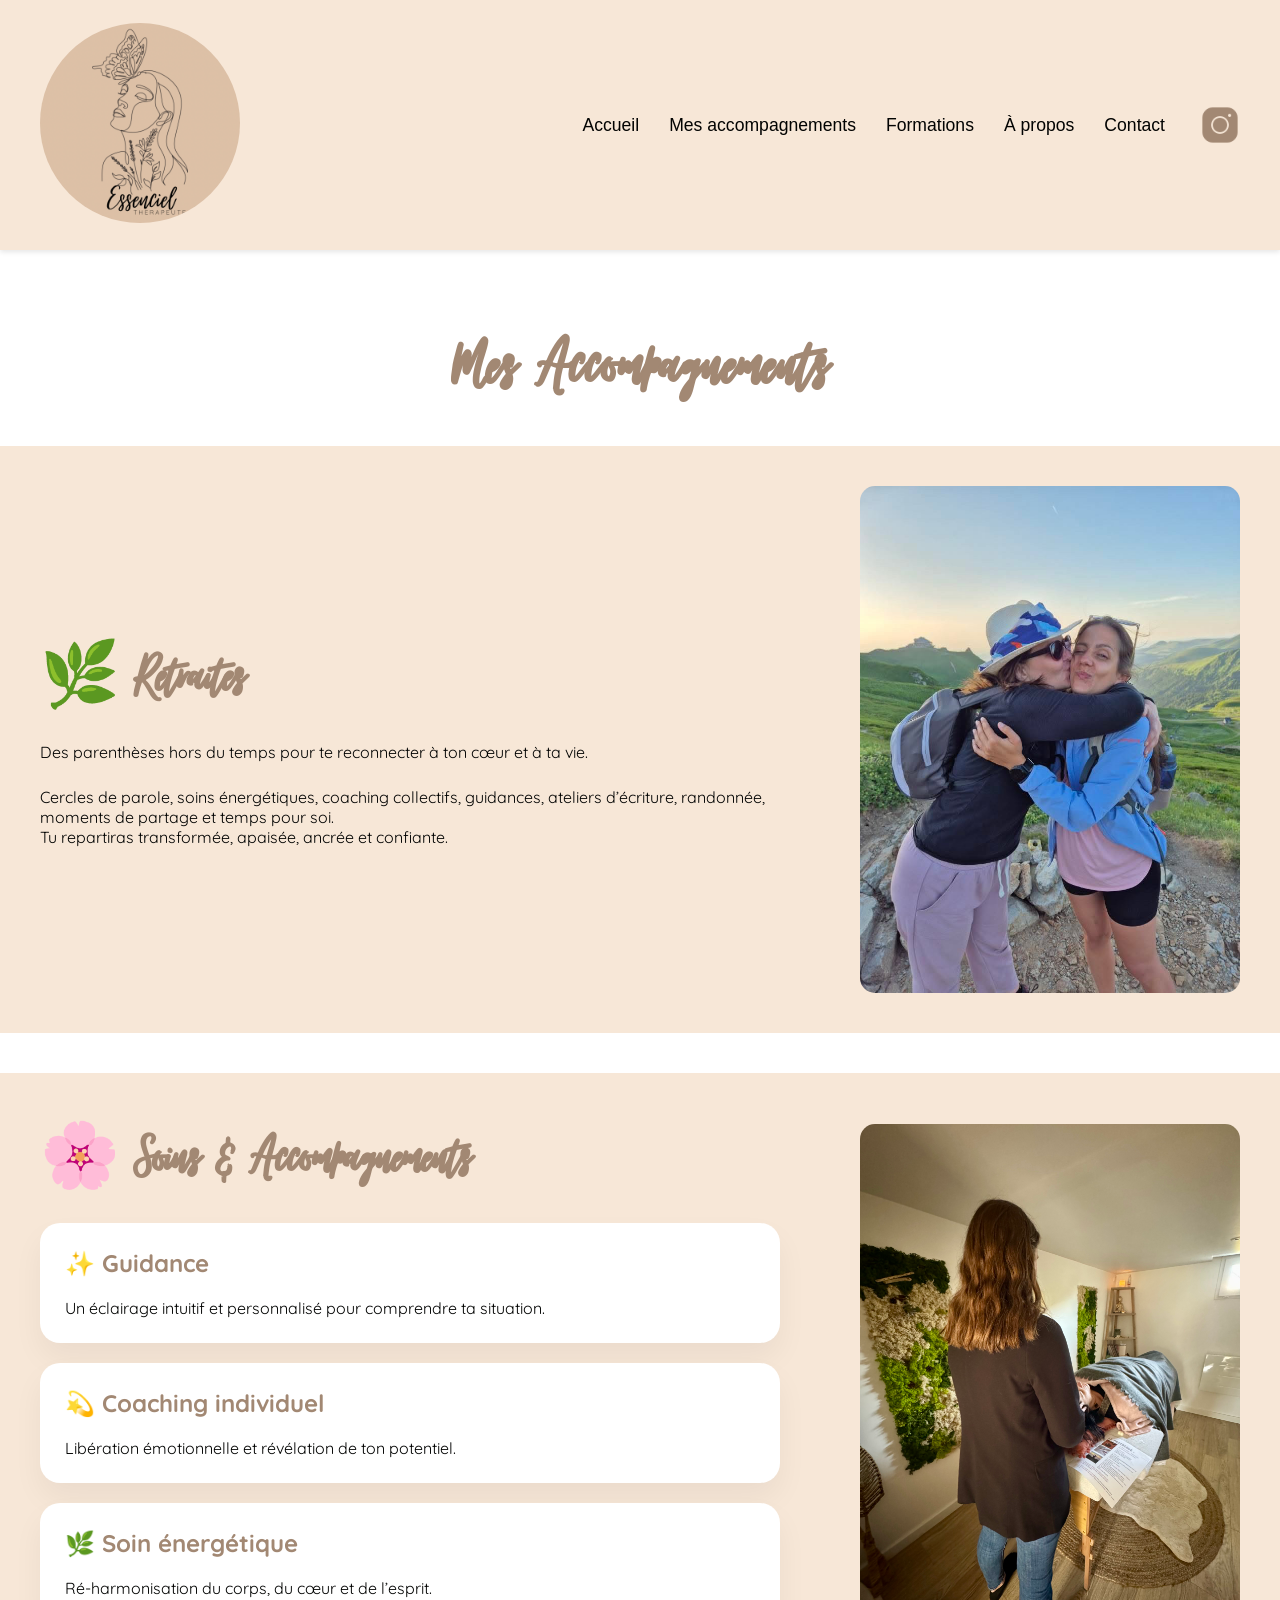
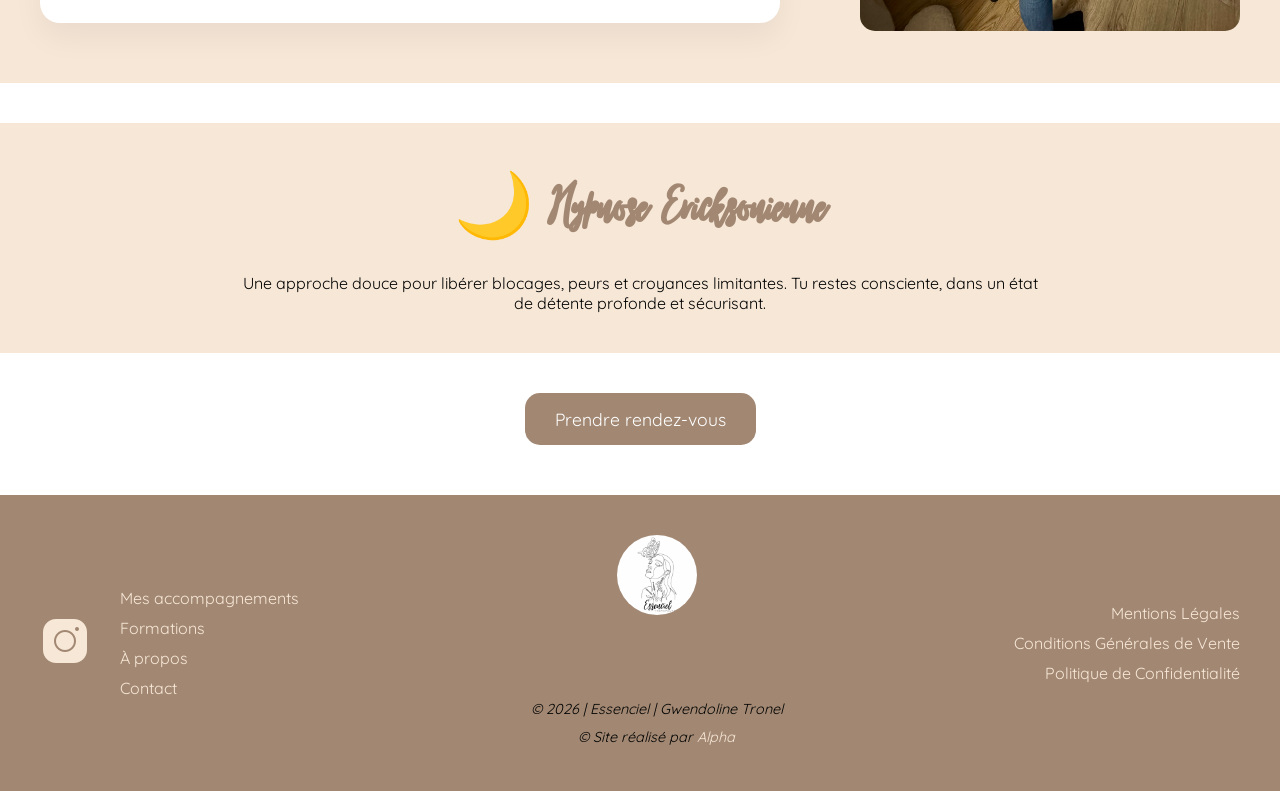
==== accompagnements/index.html @ c0ddadbf "Update fin des pages et responsive" ====
<!DOCTYPE html>
<html lang="fr">
<head>
    <meta charset="UTF-8">
    <meta name="viewport" content="width=device-width, initial-scale=1.0">
    <title>Mes accompagnements - Essenciel Thérapie</title>
    <link rel="stylesheet" href="../assets/css/style.css">
    <link rel="stylesheet" href="../assets/css/pages.css">
</head>

<body>

    <header>
        <div class="container-header">
            <div class="logo">
                <a href="../index.html">
                    <img src="../assets/images/logobrown.png" alt="Logo Essenciel">
                </a>
            </div>

            <!--Menu Burger-->
            <div class="burger">
                <span></span>
                <span></span>
                <span></span>
            </div>

            <!--Menu normal-->
            <nav class="nav-links">
                <ul>
                    <li><a href="../index.html">Accueil</a></li>
                    <li><a href="index.html">Mes accompagnements</a></li>
                    <li><a href="../formations/index.html">Formations</a></li>
                    <li><a href="../apropos/index.html">À propos</a></li>
                    <li><a href="../contact/index.html">Contact</a></li>
                    <li>
                        <a href="https://www.instagram.com/essenciel.fr/" target="_blank">
                            <img src="../assets/icones/insta_header.png" alt="Instagram">
                        </a>
                    </li>
                </ul>
            </nav>
        </div>
    </header>

    <main>

        <h1>ESSENCIEL THÉRAPIE MES ACCOMPAGNEMENTS</h1>
        <h2 class="titre-page">Mes Accompagnements</h2>

        <!-- 🌿 RETRAITES -->
        <section class="accompagnement retraites">

        <div class="accompagnement-container animate-block">

            <div class="accompagnement-text">
            <h2>🌿 Retraites</h2>
            <p class="intro">
                Des parenthèses hors du temps pour te reconnecter à ton cœur et à ta vie.
            </p>

            <p>
                Cercles de parole, soins énergétiques, coaching collectifs, guidances,
                ateliers d’écriture, randonnée, moments de partage et temps pour soi.
            </p>

            <p>
                Tu repartiras transformée, apaisée, ancrée et confiante.
            </p>
            </div>

            <div class="carousel" animate-block>
                <img src="../assets/images/retraites/1retraite.jpeg" class="active">
                <img src="../assets/images/retraites/2retraite.jpeg">
                <img src="../assets/images/retraites/3retraite.jpeg">
                <img src="../assets/images/retraites/4retraite.jpeg">
                <img src="../assets/images/retraites/5retraite.jpeg">
                <img src="../assets/images/retraites/6retraite.jpeg">
                <img src="../assets/images/retraites/7retraite.jpeg">
                <img src="../assets/images/retraites/8retraite.jpeg">
                <img src="../assets/images/retraites/9retraite.jpeg">
                <img src="../assets/images/retraites/10retraite.jpeg">
                <img src="../assets/images/retraites/11retraite.jpeg">
                <img src="../assets/images/retraites/12retraite.jpeg">
                <img src="../assets/images/retraites/13retraite.jpeg">
                <img src="../assets/images/retraites/14retraite.jpeg">
                <img src="../assets/images/retraites/15retraite.jpeg">
                <img src="../assets/images/retraites/16retraite.jpeg">
                <img src="../assets/images/retraites/17retraite.jpeg">
                <img src="../assets/images/retraites/18retraite.jpeg">
                <img src="../assets/images/retraites/19retraite.jpeg">
                <img src="../assets/images/retraites/20retraite.jpeg">
                <img src="../assets/images/retraites/21retraite.jpeg">
                <img src="../assets/images/retraites/22retraite.jpeg">
                <img src="../assets/images/retraites/23retraite.jpeg">
                <img src="../assets/images/retraites/24retraite.jpeg">
                <img src="../assets/images/retraites/25retraite.jpeg">
                <img src="../assets/images/retraites/26retraite.jpeg">
                <img src="../assets/images/retraites/27retraite.jpeg">
                <img src="../assets/images/retraites/28retraite.jpeg">
            </div>

        </div>
        </section>

        <!-- 🌸 SOINS -->
        <section class="accompagnement soins">

        <div class="accompagnement-container">

            <div class="accompagnement-text">
            <h2>🌸 Soins &amp; Accompagnements</h2>

            <div class="card">
                <h3>✨ Guidance</h3>
                <p>Un éclairage intuitif et personnalisé pour comprendre ta situation.</p>
            </div>

            <div class="card">
                <h3>💫 Coaching individuel</h3>
                <p>Libération émotionnelle et révélation de ton potentiel.</p>
            </div>

            <div class="card">
                <h3>🌿 Soin énergétique</h3>
                <p>Ré-harmonisation du corps, du cœur et de l’esprit.</p>
            </div>

            </div>

            <div class="carousel">
            <img src="../assets/images/soins/1soin.jpeg" class="active">
            <img src="../assets/images/soins/2soin.jpeg">
                <img src="../assets/images/soins/3soin.jpeg">
                <img src="../assets/images/soins/4soin.jpeg">
                <img src="../assets/images/soins/5soin.jpeg">
            </div>

        </div>
        </section>

        <!-- 🌙 HYPNOSE -->
        <section class="accompagnement hypnose">
        <div class="accompagnement-centered">
            <h2>🌙 Hypnose Ericksonienne</h2>
            <p>
            Une approche douce pour libérer blocages, peurs et croyances limitantes.
            Tu restes consciente, dans un état de détente profonde et sécurisant.
            </p>
        </div>
        </section>

        <div class="btn-rdv animate-btn">
            <a href="https://www.resalib.fr/praticien/60378-tronel-gwendoline-essenciel-coach-en-bien-etre-saint-brieuc#reviews" target="_blank" class="btn">Prendre rendez-vous</a>
        </div>

    </main>

<footer class="site-footer">
        <div class="footer-container">

            <div class="footer-col footer-left">
                <a href="https://www.instagram.com/essenciel.fr/" target="_blank">
                    <img src="../assets/icones/insta_footer.png" alt="Instagram">
                </a>
                <ul class="footer-links">
                    <li><a href="index.html">Mes accompagnements</a></li>
                    <li><a href="../formations/index.html">Formations</a></li>
                    <li><a href="../apropos/index.html">À propos</a></li>
                    <li><a href="../contact/index.html">Contact</a></li>
                </ul>
            </div>

            <div class="footer-col footer-center">
                <img src="../assets/images/logowhite.png" alt="Logo Essenciel" class="footer-logo">
                <p>&copy; 2026 | Essenciel | Gwendoline Tronel</p>
                <p>&copy; Site réalisé par <a href="https://www.alpha-portfolio.fr" target="_blank">Alpha</a></p>
            </div>

            <div class="footer-col footer-right">
                <ul class="footer-links">
                    <li><a href="../mentionslegales/index.html">Mentions Légales</a></li>
                    <li><a href="../cgv/index.html">Conditions Générales de Vente</a></li>
                    <li><a href="../confidentialite/index.html">Politique de Confidentialité</a></li>
                </ul>
            </div>
        </div>
    </footer>

<script src="../assets/js/burger.js"></script>
<script src="../assets/js/pages.js"></script>

</body>
</html>
---- assets/css/style.css ----
/* RESET */
* {
    margin: 0;
    padding: 0;
    box-sizing: border-box;
}

body {
    background-color: #FFFFFF;
}

h1 {
    display: none;
}

/* FONTS */
@font-face {
    font-family: 'Virtual';
    src: url('../fonts/virtual-regular.ttf') format('truetype');
    font-display: swap;
}

@font-face {
    font-family: 'Quicksand';
    src: url('../fonts/Quicksand/Quicksand-VariableFont_wght.ttf') format('truetype');
    font-display: swap;
}

/* LOADER */
#loader {
  position: fixed;
  top: 0;
  left: 0;
  width: 100%;
  height: 100%;
  background: rgba(255,255,255,0.95); /* fond blanc semi-transparent */
  display: flex;
  justify-content: center;
  align-items: center;
  z-index: 9999;
  overflow: hidden;
}

/* Logo rebondissant */
#loader-logo {
  width: 150px;
  border-radius: 60%;
  animation: bounce 1.2s infinite;
}

/* Keyframes pour le rebond */
@keyframes bounce {
  0%, 100% { transform: translateY(0); }
  50% { transform: translateY(-20px); }
}

/* Explosion style soleil */
.loader-explode {
  position: absolute;
  width: 100px;
  height: 100px;
  border-radius: 50%;
  background: radial-gradient(circle, #FFD700, rgba(255,215,0,0));
  animation: explode 2s forwards;
}

@keyframes explode {
  0% { transform: scale(0); opacity: 1; }
  100% { transform: scale(6); opacity: 0; }
}

/* HEADER */
.container-header {
    display: flex;
    justify-content: space-between;
    align-items: center;
    padding: 20px 40px;
    background-color: #F7E7D7;
    box-shadow: 0 2px 5px rgba(0,0,0,0.1);
    height: 250px;
}

.logo img {
    height: 200px;
    border-radius: 60%;
}

.logo a {
    cursor: pointer;
}

.nav-links ul li a {
    display: flex;        /* pour aligner texte + icône */
    align-items: center;  /* centre le texte et l'icône verticalement */
    height: 100%;
}

.nav-links ul {
    display: flex;
    list-style: none;
    align-items: center;
    gap: 30px;
    margin: 0;
    padding: 0;
}

.nav-links a {
    text-decoration: none;
    color: #020302;
    font-family: 'Quicksans', sans-serif;
    font-size: 1.1rem;
    font-weight: 500;
    transition: color 0.3s;
    transition: background-color 0.5s ease, color 0.5s ease, transform 0.3s cubic-bezier(0.34, 1.56, 0.64, 1);
}

.nav-links a:hover {
    color: #A28873;
    transform: scale(1.05);
}

.nav-links ul li a img {
    width: 40px;       /* taille de l'icône */
    height: 40px;      /* même hauteur pour que ce soit carré */
    vertical-align: middle; /* aligne avec le texte si besoin */
    margin-left: 5px;  /* espace si nécessaire */
    transition: transform 0.3s;
}

.nav-links ul li a img:hover {
    transform: scale(1.05);; /* petit effet hover sympa */
}

/* Menu Burger */
.burger {
  display: none; /* caché sur desktop */
  flex-direction: column;
  cursor: pointer;
  gap: 5px;
}

.burger span {
  display: block;
  width: 25px;
  height: 3px;
  background-color: #A28873;
  border-radius: 2px;
  transition: all 0.3s ease;
}

.burger.toggle span:nth-child(1) {
  transform: rotate(45deg) translate(5px, 5px);
}

.burger.toggle span:nth-child(2) {
  opacity: 0;
}

.burger.toggle span:nth-child(3) {
  transform: rotate(-45deg) translate(5px, -5px);
}

/* Menu Burger - Media Query */
@media (max-width: 1024px) {
.container-header {
    position: relative;
    z-index: 1000;
}

.burger {
    display: flex;
    position: absolute;
    right: 30px;   /* ← distance exacte */
    top: 50%;
    transform: translateY(-50%);
}

.nav-links ul {
    position: absolute;
    top: 100%;
    right: 30px;
    width: 220px;

    flex-direction: column;
    gap: 20px;

    background-color: #FFFFFF;
    padding: 25px;
    border-radius: 15px;
    box-shadow: 0 15px 35px rgba(0,0,0,0.15);

    opacity: 0;
    transform: translateY(-10px);
    pointer-events: none;
    text-align: center;

    transition: all 0.3s ease;
}

.nav-links ul.show {
    opacity: 1;
    transform: translateY(0);
    pointer-events: auto;
}

}

/* MAIN */

/* Bienvenue */
.bienvenue-container {
    position: relative;
    max-width: 1200px;
    margin: 60px auto; /* centré horizontalement */
    padding: 0 20px;
}

/* Bloc texte couleur plein largeur */
.text-block {
    background-color: #F7E7D7;
    padding: 60px 40px 40px 40px;
    border-radius: 15px;
    position: relative;
    z-index: 1;
}

/* Texte et titre */
.text-block h2 {
    font-family: 'Virtual', sans-serif;
    font-size: 4rem;
    color: #A28873;
    margin-bottom: 20px;
}

.text-block p {
    font-family: 'Quicksand', sans-serif;
    font-size: 1rem;
    line-height: 1.6;
    margin-right: 420px; 
}

/* Image chevauchante à droite */
.img-container {
    position: absolute;
    top: -30px; /* décalage depuis le haut du bloc */
    right: 0;
    width: 400px;
    z-index: 2;
}

.img-container img {
    width: 100%;
    border-radius: 15px;
}

/* Boutons sous le bloc couleur */
.btn-container {
    display: flex;
    gap: 20px;
    margin-top: 20px;
    justify-content: flex-start; /* alignés à gauche */
}

.btn-container .btn {
    background-color: #A28873;
    padding: 10px 20px;
    border-radius: 15px;
    text-decoration: none;
    font-family: 'Quicksand', sans-serif;
    color: #FFFFFF;
    transition: background-color 0.5s ease, color 0.5s ease, transform 0.3s cubic-bezier(0.34, 1.56, 0.64, 1);
}

.btn-container .btn:hover {
    background-color: #F7E7D7;
    color: #020302;
    transform: scale(1.05);
}

/* Oracle */
.oracle-container {
    position: relative;
    max-width: 1200px;
    margin: 300px auto 80px auto; /* centré horizontalement */
    padding: 0 20px;
}

/* Bloc texte couleur plein largeur */
.text-oracle-essenciel {
    background-color: #F7E7D7;
    padding: 60px 40px 40px 450px;
    border-radius: 15px;
    position: relative;
    z-index: 1;
}

/* Texte et titre */
.text-oracle-essenciel h2 {
    font-family: 'Virtual', sans-serif;
    font-size: 4rem;
    color: #A28873;
}

.text-oracle-essenciel p {
    font-family: 'Quicksand', sans-serif;
    font-size: 1rem;
    line-height: 1.6;
}

/* Image chevauchante à gauche */
.img-oracle {
    position: absolute;   /* pour sortir du flux et chevaucher */
    top: -30px;           /* léger décalage depuis le haut du bloc */
    left: 0;
    width: 400px;
    z-index: 10;          /* plus haut que le bloc couleur */
    border-radius: 15px;
}

.img-oracle img {
    width: 100%;
    display: block;
    border-radius: 15px;
}

/* Texte explicatif sous le bloc couleur */
.text-oracle {
    padding: 20px 40px 10px 450px;
    font-family: 'Quicksand', sans-serif;
    font-size: 1rem;
    line-height: 1.6;
}

.text-oracle h2 {
    font-family: 'Virtual', sans-serif;
    font-size: 4rem;
    color: #A28873;
}

.text-oracle p {
    font-family: 'Quicksand', sans-serif;
    font-size: 1rem;
    line-height: 1.6;
}

/* Bouton sous le texte */
.btn-oracle {
    margin-top: 20px;
}

.btn-oracle .btn {
    background-color: #A28873;
    padding: 10px 20px;
    border-radius: 15px;
    text-decoration: none;
    font-family: 'Quicksand', sans-serif;
    color: #FFFFFF;
    display: inline-block;
    margin-left: 450px;
    transition: background-color 0.5s ease, color 0.5s ease, transform 0.3s cubic-bezier(0.34, 1.56, 0.64, 1);
}

.btn-oracle .btn:hover {
    background-color: #F7E7D7;
    color: #020302;
    transform: scale(1.05);
}

/* FOOTER */
.site-footer {
    background-color: #A28873;
    padding: 40px 20px;
    font-family: 'Quicksand', sans-serif;
    color: #020302;
}

.footer-container {
    max-width: 1200px;
    margin: 0 auto;
    display: flex;
    justify-content: space-between;
    gap: 40px;
    flex-wrap: wrap; /* pour que ça reste responsive */
}

/* Colonne Gauche */
.footer-left {
    display: flex;
    align-items: center; /* centre verticalement logo et li */
    gap: 30px;           /* espace entre le logo et la colonne de liens */
}

/* Instagram */
.footer-left .footer-instagram img {
    width: 40px;
    height: 40px;
    transition: transform 0.3s;
}

.footer-left .footer-instagram img:hover {
    transform: scale(1.05);
}

/* Liens en colonne */
.footer-left .footer-links {
    display: flex;
    flex-direction: column;
    font-family: 'Quicksand', sans-serif;
    gap: 10px;
    margin: 0;
    padding: 0;
    list-style: none;
}

.footer-links a {
    text-decoration: none;
    color: #F7E7D7;
    transition: background-color 0.5s ease, color 0.5s ease, transform 0.3s cubic-bezier(0.34, 1.56, 0.64, 1);
}

.footer-links a:hover {
    color: #020302;
    transform: scale(1.05);
}

/* Colonne Milieu */
.footer-center {
    display: flex;
    flex-direction: column;
    align-items: center;         /* centre horizontalement le logo */
    justify-content: space-between; /* espace entre logo et textes */
    height: 100%;                /* prend toute la hauteur du footer */
    text-align: center;
}

/* Logo centrale */
.footer-center .footer-logo {
    height: 80px;
    border-radius: 60%;
    margin-bottom: 80px;
}

/* Paragraphes en bas */
.footer-center p {
    margin: 5px 0;
    font-size: 0.9rem;
    font-family: 'Quicksand', sans-serif;
    font-style: italic;
    color: #020302;
}

.footer-center p a {
    color: #F7E7D7;
    font-family: 'Quicksand', sans-serif;
    text-decoration: none;
    transition: background-color 0.5s ease, color 0.5s ease, transform 0.3s cubic-bezier(0.34, 1.56, 0.64, 1);
}

.footer-center p a:hover {
    color: #020302;
    transform: scale(1.05);
}

/* Colonne droite */
.footer-right {
    display: flex;
    align-items: center;      /* centre verticalement la colonne */
    justify-content: flex-end; /* pousse le contenu à droite */
}

/* Liste en colonne */
.footer-right .footer-links {
    display: flex;
    flex-direction: column;
    gap: 10px;
    margin: 0;
    padding: 0;
    list-style: none;
    text-align: right; /* texte aligné à droite */
}

/* Animations JS */
.animate-img {
    opacity: 0;
    transform: translateX(80px);
    transition: opacity 1s ease, transform 1s ease;
}

.animate-img-left {
    opacity: 0;
    transform: translateX(-80px);
    transition: opacity 1s ease, transform 1s ease;
}

.animate-active {
    opacity: 1;
    transform: translateX(0);
}

.animate-btn {
    opacity: 0;
    transform: translateY(30px);
    transition: opacity 0.8s ease, transform 0.8s ease;
}

.animate-btn-active {
    opacity: 1;
    transform: translateY(0);
}

/* MEDIA QUERY */
@media (max-width: 1024px) {

    /* HEADER */
    .container-header {
        height: auto;
        padding: 20px;
    }

    .logo img {
        height: 120px;
    }

    /* BIENVENUE */

    .bienvenue-container {
        display: flex;
        flex-direction: column;
        align-items: center;       /* centre horizontalement */
        text-align: center;
        gap: 20px;
        margin: 40px auto;
        padding: 0 20px;
    }

    .text-block {
        padding: 30px 20px;
        border-radius: 15px;
    }

    .text-block h2 {
        font-size: 2.5rem;
    }

    .text-block p {
        font-size: 1rem;
        margin: 0;
    }

    .img-container {
        position: relative;  /* remet dans le flux */
        top: 0;
        right: 0;
        width: 60%;
        max-width: 300px;
        margin: 20px auto;   /* centre horizontalement */
        display: block;
        left: auto !important;
    }

    .btn-container {
        flex-direction: column;
        align-items: center;
        gap: 15px;
    }

    .btn-container .btn {
        width: 100%;
        text-align: center;
    }

    /* Oracle */
    .oracle-container {
        display: flex;
        flex-direction: column;
        align-items: center;
        text-align: center;
        gap: 20px;
        margin: 80px auto 40px auto;
        padding: 0 20px;
    }

    .text-oracle-essenciel,
    .text-oracle {
        padding: 30px 20px;
        border-radius: 15px;
    }

    .text-oracle-essenciel h2,
    .text-oracle h2 {
        font-size: 2.5rem;
    }

    .text-oracle-essenciel p,
    .text-oracle p {
        font-size: 1rem;
        margin: 0;
    }

    .img-oracle {
        order: 3;
        position: relative;   /* remet dans le flux */
        top: 0;
        left: 0;
        width: 60%;
        max-width: 300px;
        margin: 20px auto;    /* centre horizontalement */
        display: block;
        z-index: 1;
    }

    .img-oracle img {
        width: 100%;
        border-radius: 15px;
    }

    .btn-oracle {
        order: 4;
        margin-top: 15px;
        display: flex;
        justify-content: center;
    }

    .btn-oracle .btn {
        width: 80%;
        margin-left: 0;
        text-align: center;
    }

    /* FOOTER */

    .footer-container {
        flex-direction: column;
        align-items: center;
        text-align: center;
        gap: 40px;
    }

    .footer-left {
        order: 1;
    }

    .footer-right {
        order: 2;
    }

    .footer-center {
        order: 3; /* passe en dernier */
    }

    /* Colonne gauche */
    .footer-left {
        flex-direction: column;   /* logo au-dessus */
        align-items: center;
        gap: 20px;
    }

    /* Instagram au-dessus */
    .footer-left a {
        order: -1;
    }

    /* Liste centrée */
    .footer-left .footer-links {
        align-items: center;
    }

    /* Colonne droite */
    .footer-right {
        justify-content: center;
    }

    .footer-right .footer-links {
        text-align: center;
    }
}

@media (max-width: 480px) {

    .text-block h2,
    .text-oracle-essenciel h2,
    .text-oracle h2 {
        font-size: 2rem;
    }

    .text-block p,
    .text-oracle-essenciel p,
    .text-oracle p {
        font-size: 0.9rem;
    }

    .img-container,
    .img-oracle {
        width: 80%;
        max-width: 260px;
    }

    .btn-container .btn,
    .btn-oracle .btn {
        width: 100%;
    }
}
---- assets/css/pages.css ----
.titre-page {
    font-family: 'Virtual', sans-serif;  
    font-size: 5rem;                   
    color: #A28873;                     
    text-align: center;               
    margin: 60px 0 40px 0;          
    letter-spacing: 1px;               
}

/* CONTACT */
.contact-container {
    padding: 50px 50px;
}

.text-contact {
    padding: 60px auto 40px 60px;
    text-align: center;
    border-radius: 15px;
    position: relative;
    z-index: 1;
}

.text-contact h2 {
    font-family: 'Virtual', sans-serif;
    font-size: 4rem;
    color: #A28873;
}

.text-contact p {
    font-family: 'Quicksand', sans-serif;
    font-size: 1rem;
    line-height: 1.6;
}

.form-message {
    max-width: 700px;
    margin: 20 auto 20px auto;
    padding: 15px 20px;
    border-radius: 15px;
    text-align: center;
    font-family: 'Quicksand', sans-serif;
    font-size: 1rem;
    opacity: 0;
    transform: translateY(-20px);
    transition: opacity 0.5s ease, transform 0.5s ease;
    pointer-events: none; /* empêche de gêner le clic */
}

.form-message.show {
    opacity: 1;
    transform: translateY(0);
}

.form-message.success {
    background-color: #9DA374;
    color: #020302;
}

.form-message.error {
    background-color: #F7B595;
    color: #020302;
}

.contact-form {
    max-width: 700px;
    margin: 10px auto 0 auto;
    display: flex;
    flex-direction: column;
    gap: 20px;
    background-color: #F7E7D7;
    padding: 50px 40px;
    border-radius: 20px;
    box-shadow: 0 8px 20px rgba(0,0,0,0.1);
    font-family: 'Quicksand', sans-serif;
}

.contact-form label {
    font-weight: 600;
    font-size: 1rem;
    color: #A28873;
}

.contact-form input,
.contact-form textarea {
    padding: 15px 20px;
    border: 2px solid #A28873;
    border-radius: 15px;
    font-family: 'Quicksand', sans-serif;
    font-size: 1rem;
    transition: border-color 0.3s, box-shadow 0.3s;
}

.contact-form input:focus,
.contact-form textarea:focus {
    border-color: #F7E7D7;
    box-shadow: 0 0 10px rgba(162, 136, 115, 0.4);
    outline: none;
}

.contact-form textarea {
    resize: vertical;
    min-height: 150px;
}

.contact-form .btn {
    background-color: #A28873;
    color: #FFFFFF;
    padding: 15px 30px;
    font-size: 1.1rem;
    border: none;
    border-radius: 15px;
    cursor: pointer;
    transition: all 0.3s ease;
    align-self: flex-start;
    transition: background-color 0.5s ease, color 0.5s ease, transform 0.3s cubic-bezier(0.34, 1.56, 0.64, 1);
}

.contact-form .btn:hover {
    background-color: #F7E7D7;
    color: #020302;
    transform: translateY(-2px);
    box-shadow: 0 6px 15px rgba(0,0,0,0.1);
    transform: scale(1.05);
}

/* À PROPOS */
.gwendo-container {
    position: relative;
    max-width: 1200px;
    margin: 60px auto; /* centré horizontalement */
    padding: 0 20px;
}

/* Bloc texte couleur plein largeur */
.text-block {
    background-color: #F7E7D7;
    padding: 60px 40px 40px 40px;
    border-radius: 15px;
    position: relative;
    z-index: 1;
}

/* Texte et titre */
.text-block h2 {
    font-family: 'Virtual', sans-serif;
    font-size: 4rem;
    color: #A28873;
    margin-bottom: 20px;
}

.text-block p {
    font-family: 'Quicksand', sans-serif;
    font-size: 1rem;
    line-height: 1.6;
    margin-right: 420px; 
}

/* Image chevauchante à droite */
.img-container {
    position: absolute;
    top: -30px; /* décalage depuis le haut du bloc */
    right: 0;
    width: 400px;
    z-index: 2;
}

.img-container img {
    width: 100%;
    border-radius: 15px;
}

.mission-container {
    position: relative;
    max-width: 1200px;
    margin: 260px auto 80px auto; /* centré horizontalement */
    padding: 0 20px;
}

/* Bloc texte couleur plein largeur */
.text-gwendo-essenciel {
    background-color: #F7E7D7;
    padding: 60px 40px 40px 450px;
    border-radius: 15px;
    position: relative;
    z-index: 1;
}

/* Texte et titre */
.text-gwendo-essenciel h2 {
    font-family: 'Virtual', sans-serif;
    font-size: 4rem;
    color: #A28873;
}

.text-gwendo-essenciel p {
    font-family: 'Quicksand', sans-serif;
    font-size: 1rem;
    line-height: 1.6;
}

/* Image chevauchante à gauche */
.img-mission {
    position: absolute;   /* pour sortir du flux et chevaucher */
    top: -30px;           /* léger décalage depuis le haut du bloc */
    left: 0;
    width: 400px;
    z-index: 10;          /* plus haut que le bloc couleur */
    border-radius: 15px;
}

.img-mission img {
    width: 100%;
    display: block;
    border-radius: 15px;
}

.btn-container {
    display: flex;
    gap: 20px;
    margin-top: 20px;
    justify-content: flex-start; /* alignés à gauche */
}

.btn-container .btn {
    background-color: #A28873;
    padding: 10px 20px;
    border-radius: 15px;
    text-decoration: none;
    font-family: 'Quicksand', sans-serif;
    color: #FFFFFF;
    transition: background-color 0.5s ease, color 0.5s ease, transform 0.3s cubic-bezier(0.34, 1.56, 0.64, 1);
}

.btn-container .btn:hover {
    background-color: #F7E7D7;
    color: #020302;
    transform: scale(1.05);
}

.google {
    text-align: center;
    padding: 40px 40px;
}

.google a {
    background-color: #A28873;
    padding: 10px 10px;
    border-radius: 15px;
    font-family: 'Inter', sans-serif;
    color: #FFFFFF;
    text-decoration: none;
    transition: background-color 0.5s ease, color 0.5s ease, transform 0.3s cubic-bezier(0.34, 1.56, 0.64, 1);
}

/* ANIMATIONS JS */
.animate-img {
    opacity: 0;
    transform: translateX(80px);
    transition: opacity 1s ease, transform 1s ease;
}

.animate-img-left {
    opacity: 0;
    transform: translateX(-80px);
    transition: opacity 1s ease, transform 1s ease;
}

.animate-active {
    opacity: 1;
    transform: translateX(0);
}

.animate-btn {
    opacity: 0;
    transform: translateY(30px);
    transition: opacity 0.8s ease, transform 0.8s ease;
}

.animate-btn-active {
    opacity: 1;
    transform: translateY(0);
}

/* Media Query */
@media (max-width: 1024px) {

    /* Container général */
    .gwendo-container,
    .mission-container {
        margin: 40px auto;
        padding: 0 20px;
    }

    /* Bloc texte */
    .text-block,
    .text-gwendo-essenciel {
        padding: 40px 20px;
        border-radius: 15px;
    }

    /* Titres et paragraphes */
    .text-block h2,
    .text-gwendo-essenciel h2 {
        font-size: 2.5rem;
        text-align: center;
    }

    .text-block p,
    .text-gwendo-essenciel p {
        font-size: 1rem;
        margin: 0; /* supprime l'espace réservé à l'image */
        text-align: center;
    }

    /* Images chevauchantes deviennent normales, sous le bloc */
    .img-container,
    .img-mission {
        position: relative; /* remet dans le flux */
        top: 0;
        left: 0;
        right: 0;
        width: 60%;
        margin: 20px auto;
    }

    .img-container img,
    .img-mission img {
        width: 100%;
        border-radius: 15px;
    }

    /* Boutons */
    .btn-container {
        flex-direction: column;
        align-items: center;
        gap: 15px;
    }

    .btn-container .btn {
        width: 80%;
        text-align: center;
    }

    /* Google / lien centré */
    .google {
        padding: 20px 20px;
    }

    .google a {
        display: inline-block;
        width: 80%;
        text-align: center;
    }
}

/* MEDIA QUERY PETIT MOBILE / SMARTPHONE */
@media (max-width: 480px) {

    .text-block h2,
    .text-gwendo-essenciel h2 {
        font-size: 2rem;
    }

    .text-block p,
    .text-gwendo-essenciel p {
        font-size: 0.9rem;
    }

    .btn-container .btn,
    .google a {
        width: 100%;
    }
}

/* MENTIONS LÉGALES - CGV - CONFIDENTIALITÉ */
.mentionslegales,
.confidentialite,
.cgv {
    max-width: 900px;     
    margin: 40px auto;     
    padding: 40px;         
    background-color: #F7E7D7; 
    border-radius: 15px;
    box-shadow: 0 8px 20px rgba(0,0,0,0.1);
    font-family: 'Quicksand', sans-serif;
    font-size: 1rem;
    line-height: 1.8;
    color: #020302;
}

.mentionslegales h3,
.confidentialite h3,
.cgv h3 {
    font-family: 'Quicksand', sans-serif;
    font-size: 2rem;
    color: #A28873;
    margin-top: 30px;
    margin-bottom: 10px;
}

.cgv h4 {
    font-family: 'Quicksand', sans-serif;
    font-size: 1.2rem;
    color: #5C4033;
    margin-bottom: 10px;
}

.mentionslegales p,
.confidentialite p,
.cgv p {
    font-family: 'Quicksand', sans-serif;
    margin-bottom: 20px;
}

.mentionslegales a,
.confidentialite a,
.cgv a {
    color: #A28873;
    text-decoration: underline;
    transition: background-color 0.5s ease, color 0.5s ease, transform 0.3s cubic-bezier(0.34, 1.56, 0.64, 1);
}

.mentionslegales a:hover,
.confidentialite a:hover,
.cgv a:hover {
    color: #020302;
    transform: scale(1.05);
}

.cgv ul {
    margin-left: 30px;
    margin-bottom: 20px;
    padding-left: 15px;
}

.cgv ul li {
    margin-bottom: 10px;
    line-height: 1.6;
}

/* Media Query */
@media (max-width: 1024px) {
    .mentionslegales,
    .confidentialite,
    .cgv {
        width: 90%;
        max-width: 700px;
        margin: 30px auto;
        padding: 30px 20px;
        font-size: 0.95rem;
        line-height: 1.6;
    }

    .mentionslegales h3,
    .confidentialite h3,
    .cgv h3 {
        font-size: 1.8rem;
        text-align: center;
        margin-top: 20px;
        margin-bottom: 15px;
    }

    .cgv h4 {
        font-size: 1.3rem;
        margin-top: 20px;
        margin-bottom: 15px;
    }

    .cgv ul {
        margin-left: 15px;
        margin-bottom: 15px;
        padding-left: 15px;
    }

    .cgv ul li {
        margin-bottom: 5px;
        line-height: 1.4;
    }

    .mentionslegales p,
    .confidentialite p,
    .cgv p {
        text-align: justify;
    }

    .mentionslegales a,
    .confidentialite a,
    .cgv a {
        display: inline-block;
        margin-top: 5px;
        text-align: center;
    }
}

@media (max-width: 480px) {
    .mentionslegales,
    .confidentialite,
    .cgv {
        width: 95%;
        max-width: 100%;
        margin: 20px auto;
        padding: 20px 15px;
        font-size: 0.9rem;
        line-height: 1.5;
    }

    .mentionslegales h3,
    .confidentialite h3,
    .cgv h3 {
        font-size: 1.5rem;
        text-align: center;
        margin-top: 15px;
        margin-bottom: 10px;
    }

    .mentionslegales p,
    .confidentialite p,
    .cgv p {
        text-align: left;
    }

}

/* MES ACCOMPAGNEMENTS */
.accompagnement {
  width: 100%;
  padding: 40px 20px;
  margin: 40px 0; 
  box-sizing: border-box;
}

.accompagnement-container {
  max-width: 1200px;
  margin: auto;
  display: flex;
  align-items: center;
  justify-content: space-between;
  gap: 80px;
}

.accompagnement-text {
  flex: 1;
}

.accompagnement-text h2 {
  font-family: 'Virtual', serif;
  font-size: 4rem;
  margin-bottom: 30px;
  color: #A28873;
}

.accompagnement-text h3 {
  font-family: 'Quicksand', serif;
  font-size: 1.5rem;
  margin-bottom: 20px;
  color: #A28873;
}

.accompagnement-text p {
    font-size: 1rem;
    font-family: 'Quicksand', serif;
    color: #020302;
}

.intro {
  font-size: 1rem;
  font-family: 'Quicksand', serif;
  margin-bottom: 25px;
  color: #020302;
}

/* COULEURS */
.retraites {
  background: #F7E7D7;
}

.soins {
  background: #F7E7D7;
}

.hypnose {
  background: #F7E7D7;
}

.accompagnement-centered {
  max-width: 800px;
  margin: auto;
  text-align: center;
}

.accompagnement-centered h2 {
    font-family: 'Virtual', serif;
    font-size: 4rem;
    margin-bottom: 30px;
    color: #A28873;
}

.accompagnement-centered p {
    font-size: 1rem;
    font-family: 'Quicksand', serif;
    color: #020302;
}

.btn-rdv {
    text-align: center;      
    margin-top: 30px;
    margin-bottom: 50px;
    padding: 0;            
    background: transparent; 
}

.btn-rdv .btn {
    display: inline-block;   
    padding: 15px 30px;      /* taille du bouton */
    background-color: #A28873; 
    color: #fff;
    border-radius: 15px;
    text-decoration: none;
    font-family: 'Quicksand', sans-serif;
    font-size: 1.1rem;
    transition: all 0.3s ease;
}

.btn-rdv .btn:hover {
    background-color: #F7E7D7;
    color: #020302;
    transform: scale(1.05);
}

/* CAROUSEL PORTRAIT */
.carousel {
    flex: unset;               /* supprime la largeur forcée */
    width: 100%;               /* prend toute la largeur max du bloc texte */
    max-width: 380px;          /* largeur max du carousel */
    height: auto;              /* garde auto pour le ratio */
    aspect-ratio: 3/4;         /* portrait */
    position: relative;        /* important pour les images en absolute */
    overflow: hidden;          /* cache les images hors cadre */
    margin: 0 auto;            /* centre le carousel */
    border-radius: 15px;
}

.carousel img {
    position: absolute;       /* il faut absolument rester en absolute pour le JS */
    top: 0;
    left: 0;
    width: 100%;
    height: 100%;
    object-fit: cover;
    opacity: 0;
    transition: opacity 1.2s ease-in-out;
}

.carousel img.active {
    opacity: 1;
}

/* CARDS SOINS */
.card {
    background: white;
    padding: 25px;
    border-radius: 20px;
    margin-bottom: 20px;
    box-shadow: 0 15px 30px rgba(0,0,0,0.05);
    transition: all 0.3s ease;
}

.card:hover {
    transform: translateY(-8px);
    box-shadow: 0 20px 40px rgba(0,0,0,0.08);
}

.animate-block {
    opacity: 0;
    transform: translateY(40px); /* léger décalage vers le bas au départ */
    transition: opacity 0.8s ease, transform 0.8s ease;
}

.animate-block-active {
    opacity: 1;
    transform: translateY(0);
}

/* Media Query */
/* Media query mobile/tablette corrigée */
@media (max-width: 992px) {

  .accompagnement-container {
    flex-direction: column;
    align-items: center;
    text-align: center;
    gap: 40px;
    padding: 20px;
  }

  .accompagnement-text {
    flex: unset;
    max-width: 800px;
  }

  .accompagnement-text h2,
  .accompagnement-centered h2 {
    font-size: 3rem;
  }

  .accompagnement-text h3 {
    font-size: 1.3rem;
  }

  .accompagnement-text p,
  .accompagnement-centered p,
  .intro {
    font-size: 1rem;
  }

  /* Carousel centré et plus petit */
  .carousel {
    flex: unset;
    width: 100%;
    max-width: 380px;
    height: auto;
    aspect-ratio: 3/4;
    position: relative;  /* important pour superposer les images */
    overflow: hidden;
    margin: 0 auto;
  }

  .carousel img {
    position: absolute; /* doit rester absolute pour que le carousel fonctionne */
    top: 0;
    left: 0;
    width: 100%;
    height: 100%;
    object-fit: cover;
    opacity: 0;
    transition: opacity 1.2s ease-in-out;
  }

  .carousel img.active {
    opacity: 1;
  }

  .btn-rdv .btn {
    display: inline-block;
  }
}

/* Petit mobile */
@media (max-width: 480px) {
  .accompagnement-text h2,
  .accompagnement-centered h2 {
    font-size: 2rem;
  }

  .accompagnement-text h3 {
    font-size: 1rem;
  }

  .accompagnement-text p,
  .accompagnement-centered p,
  .intro {
    font-size: 0.9rem;
  }

  .carousel {
    max-width: 260px;
    aspect-ratio: 3/4;
  }
}

/* FORMATIONS */
.titre-page-intro {
    font-family: 'Virtual', sans-serif;  
    font-size: 5rem;                   
    color: #A28873;                     
    text-align: center;               
    margin: 60px 0 5px 0;          
    letter-spacing: 1px;               
}

.intro-formations {
    font-size: 1rem;
    font-family: 'Quicksand', serif;
    margin-bottom: 25px;
    color: #020302;
    padding: 20px 50px;
    text-align: center;
}

.formations-section {
    padding: 0 8% 80px 8%;
}

.formations-grid {
    display: grid;
    grid-template-columns: repeat(2, 1fr);
    gap: 50px;
}

.formation-card {
    background: linear-gradient(145deg, #f6ede6, #ffffff);
    padding: 45px;
    border-radius: 20px;
    box-shadow: 0 15px 40px rgba(0,0,0,0.06);
    transition: transform 0.4s ease, box-shadow 0.4s ease;
}

.formation-card:hover {
    transform: translateY(-8px);
    box-shadow: 0 20px 50px rgba(0,0,0,0.08);
}

.formation-card h3 {
    font-size: 22px;
    margin-bottom: 10px;
    color: #5C4033;
    text-align: center;
    font-family: 'Quicksand', sans-serif;
}

.formation-card h4 {
    margin-top: 30px;
    margin-bottom: 10px;
    font-size: 17px;
    color: #8a6f5a;
    font-family: 'Quicksand', sans-serif;
}

.formation-card p {
    margin-top: 10px;
    line-height: 1.6;
    margin-bottom: 15px;
    font-family: 'Quicksand', sans-serif;
}

.formation-card ul {
    margin-bottom: 15px;
    padding-left: 20px;
    font-family: 'Quicksand', sans-serif;
}

.formation-card ul li {
    margin-bottom: 8px;
    line-height: 1.5;
    font-family: 'Quicksand', sans-serif;
}

.bandeau {
    width: 100%;
    padding: 80px 10%;
    text-align: center;
    background-color: #5C4033;
    color: white;
    position: relative;
    margin: 80px 0;
}

.bandeau:nth-of-type(even) {
    background-color: #EBD3BB;
    color: #5C4033;
}

.bandeau-content {
    max-width: 850px;
    margin: 0 auto;
}

.bandeau h2 {
    font-size: 30px;
    margin-bottom: 25px;
}

.bandeau p {
    line-height: 1.7;
    margin-bottom: 20px;
}

.bandeau ul {
    list-style: none;
    padding: 0;
}

.bandeau ul li {
    margin-bottom: 10px;
    font-size: 16px;
}

.btn-container {
    display: flex;
    flex-wrap: wrap; 
    justify-content: center; 
    gap: 25px; 
}

.btn-action {
    display: inline-block;
    margin-top: 30px 25px 0 0;
    padding: 14px 32px;
    background-color: #FFFFFF;
    color: #5C4033;
    text-decoration: none;
    border-radius: 50px;
    font-weight: 600;
    transition: all 0.3s ease;
}

.btn-action:hover {
    background-color: #f3e3d6;
    transform: translateY(-3px);
}

/* Media Query */
@media (max-width: 1200px) {

    .titre-page-intro {
        font-size: 4rem;
    }

    .formations-grid {
        gap: 40px;
    }

    .formation-card {
        padding: 35px;
    }
}

/* Tablette */
@media (max-width: 992px) {

    .titre-page-intro {
        font-size: 4rem;
    }

    .intro-formations {
        padding: 20px 30px;
        font-size: 0.95rem;
    }

    .formations-grid {
        grid-template-columns: 1fr; /* 👈 passe en 1 colonne */
        gap: 40px;
    }

    .formation-card {
        padding: 35px;
    }

    .bandeau {
        padding: 60px 8%;
        margin: 60px 0;
    }

    .bandeau h2 {
        font-size: 26px;
    }
}

/* Mobile */
@media (max-width: 768px) {

    .titre-page-intro {
        font-size: 4rem;
    }

    .intro-formations {
        padding: 15px 20px;
        font-size: 0.9rem;
    }

    .formation-card {
        padding: 25px;
    }

    .formation-card h3 {
        font-size: 20px;
    }

    .formation-card h4 {
        font-size: 16px;
    }

    .formation-card p,
    .formation-card ul li {
        font-size: 0.9rem;
    }

    .bandeau {
        padding: 50px 6%;
        margin: 50px 0;
    }

    .bandeau h2 {
        font-size: 22px;
    }

    .bandeau p,
    .bandeau ul li {
        font-size: 0.9rem;
    }

    .btn-action {
        padding: 12px 26px;
        font-size: 0.9rem;
    }
}

/* Petit mobile */
@media (max-width: 480px) {

    .intro-formations {
        padding: 10px 15px;
    }

    .formation-card {
        padding: 20px;
    }

    .bandeau {
        padding: 40px 5%;
    }

}
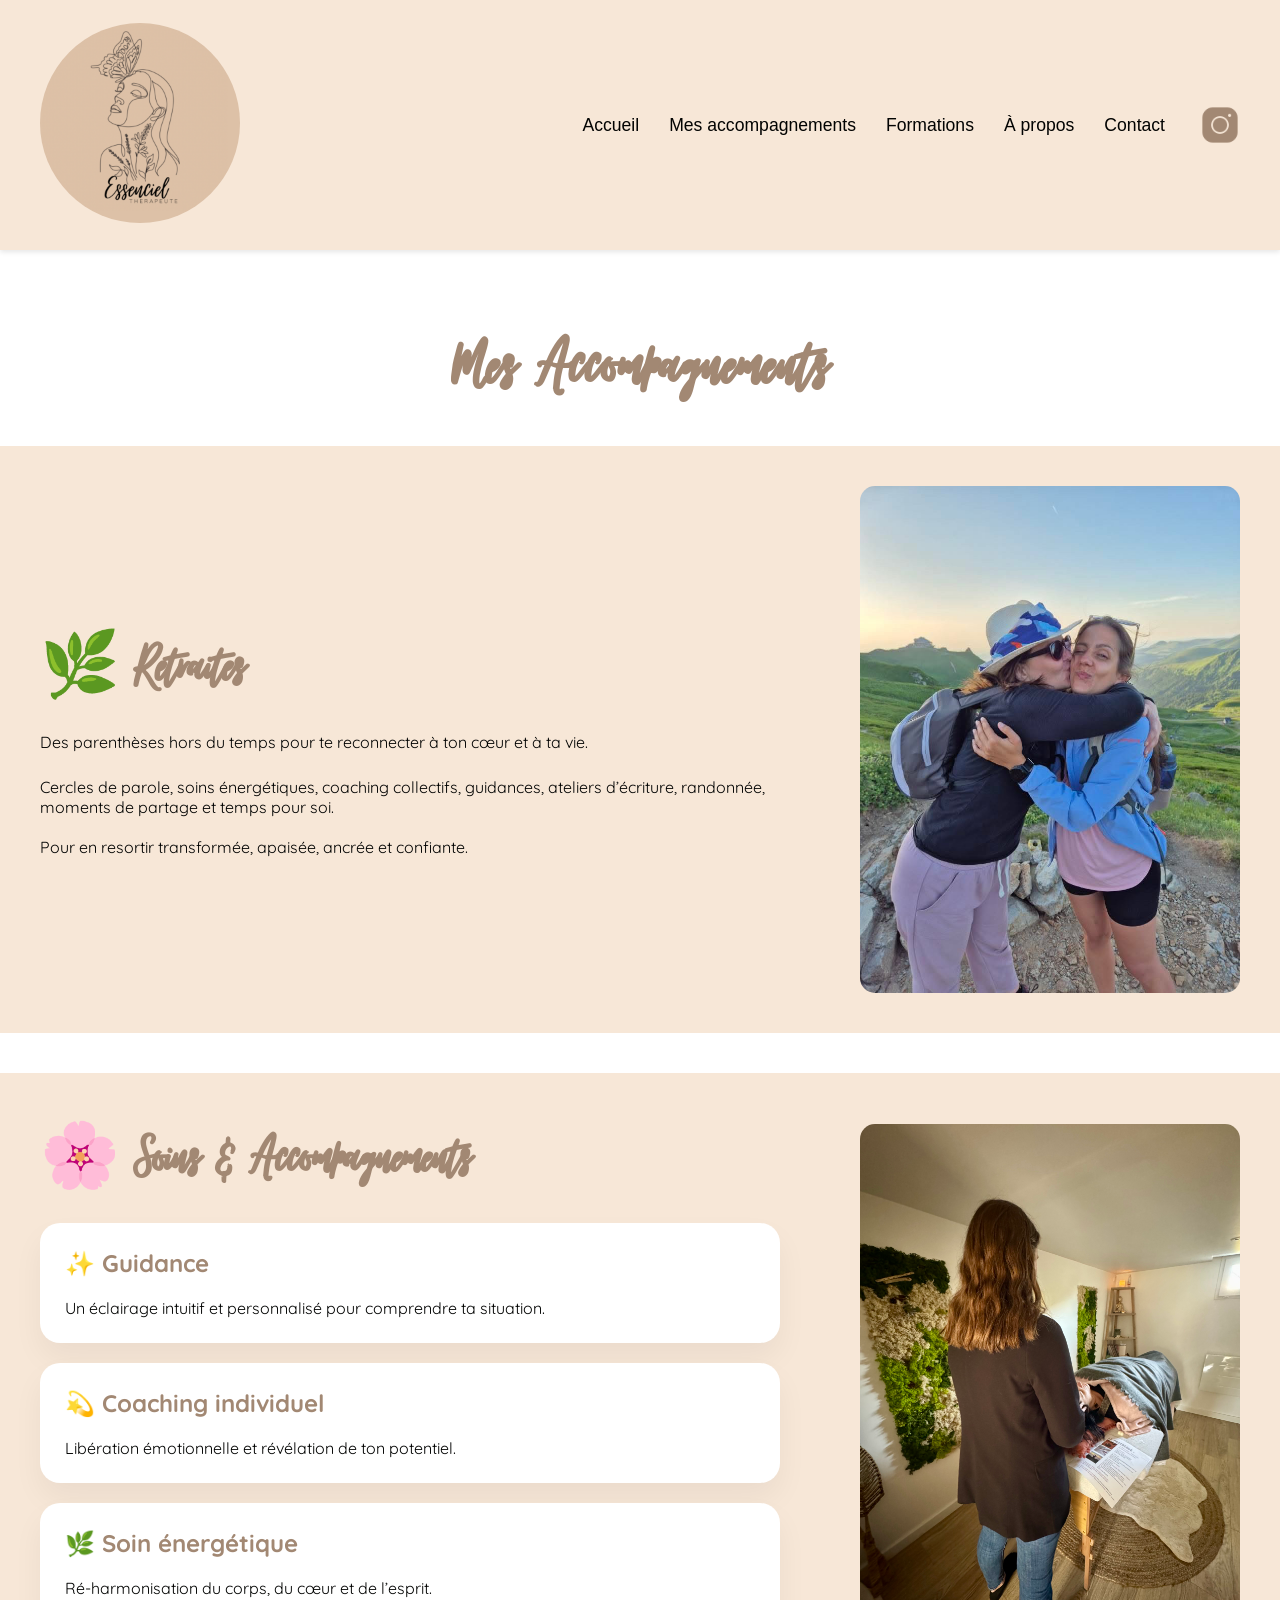
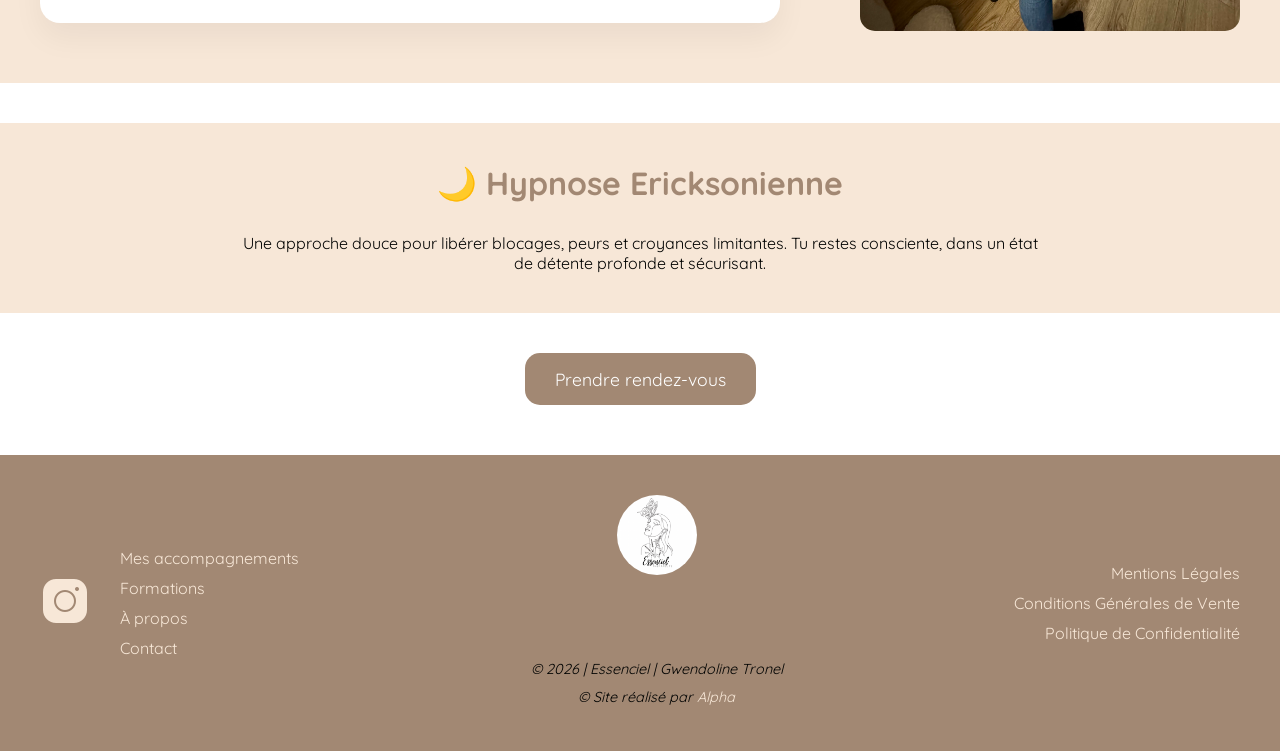
==== commit 0556db7f: "Modifications demandées par la cliente & fonctionnement du formulaire" ====
--- a/accompagnements/index.html
+++ b/accompagnements/index.html
@@ -60,12 +60,8 @@
             </p>
 
             <p>
-                Cercles de parole, soins énergétiques, coaching collectifs, guidances,
-                ateliers d’écriture, randonnée, moments de partage et temps pour soi.
-            </p>
-
-            <p>
-                Tu repartiras transformée, apaisée, ancrée et confiante.
+                Cercles de parole, soins énergétiques, coaching collectifs, guidances, ateliers d’écriture, randonnée, moments de partage et temps pour soi. <br><br>
+                Pour en resortir transformée, apaisée, ancrée et confiante.
             </p>
             </div>
 
--- a/assets/css/pages.css
+++ b/assets/css/pages.css
@@ -589,8 +589,8 @@
 }
 
 .accompagnement-centered h2 {
-    font-family: 'Virtual', serif;
-    font-size: 4rem;
+    font-family: 'Quicksand', serif;
+    font-size: 2rem;
     margin-bottom: 30px;
     color: #A28873;
 }
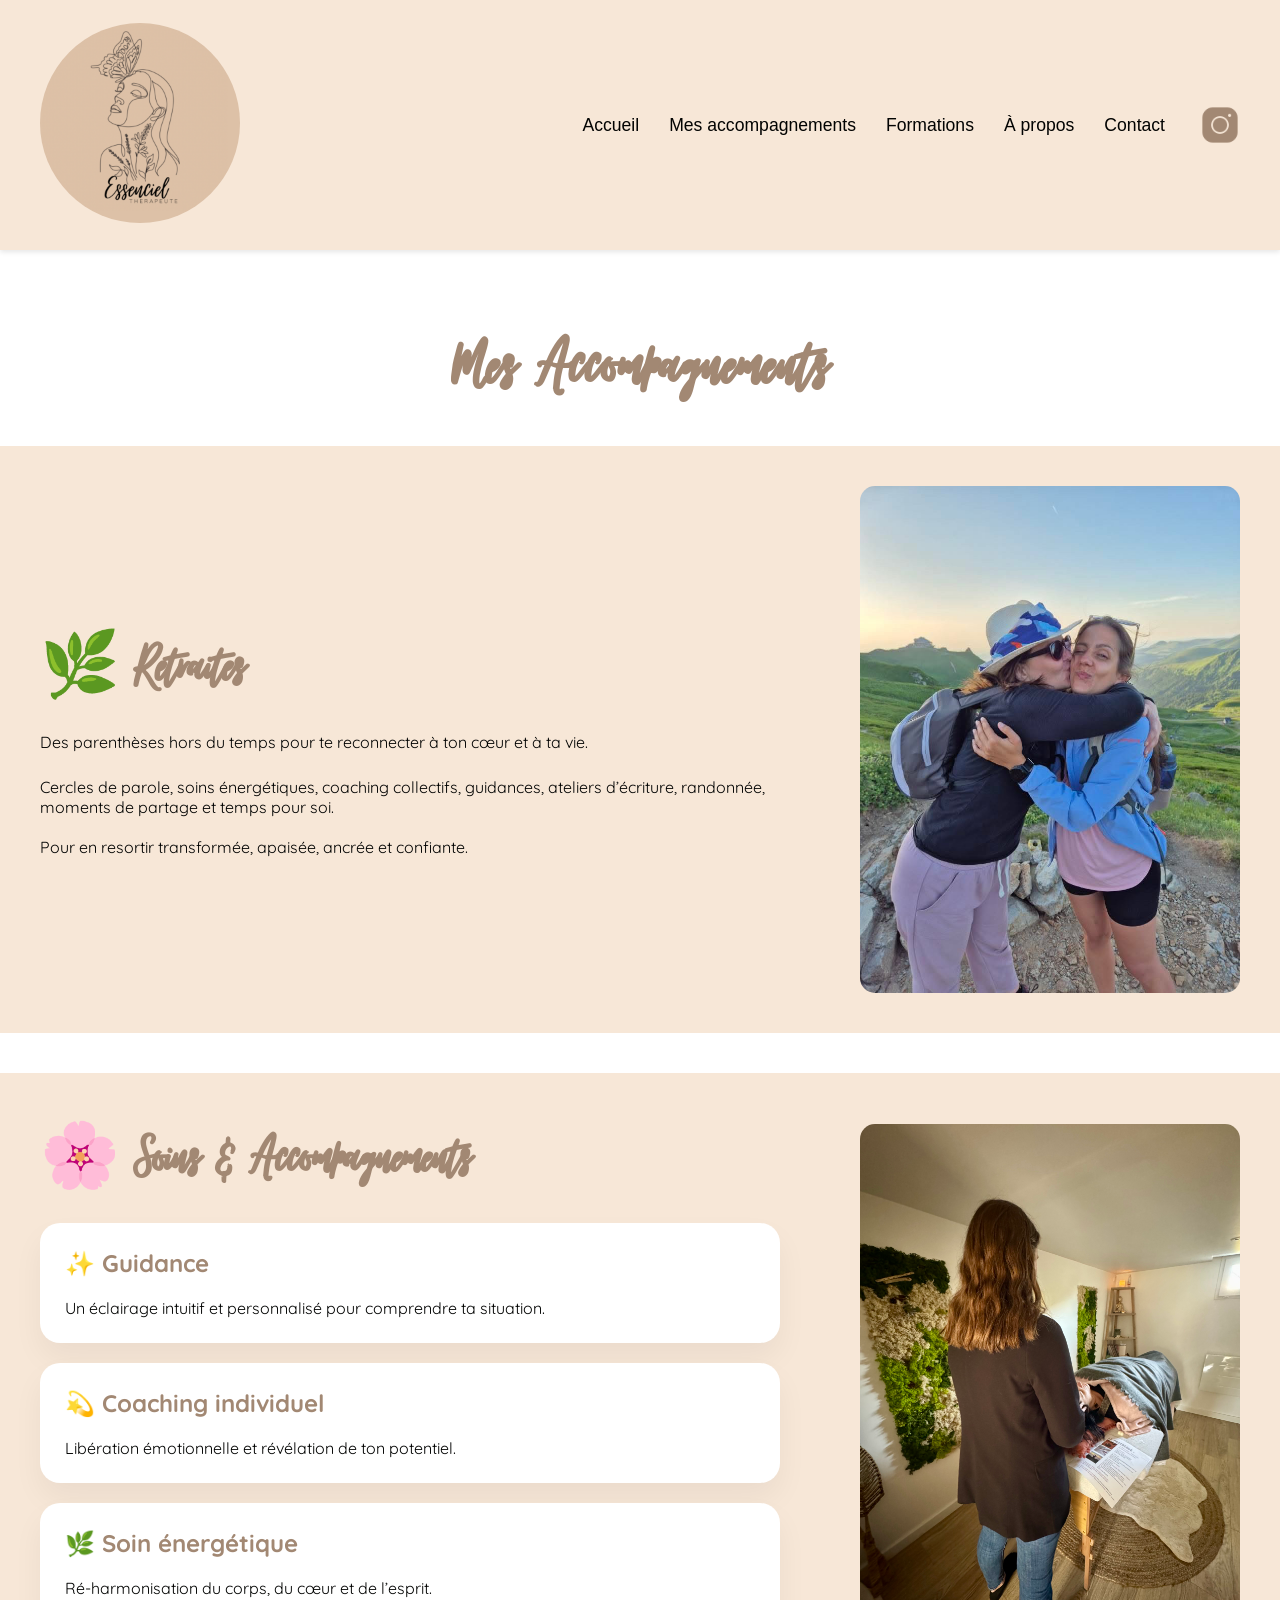
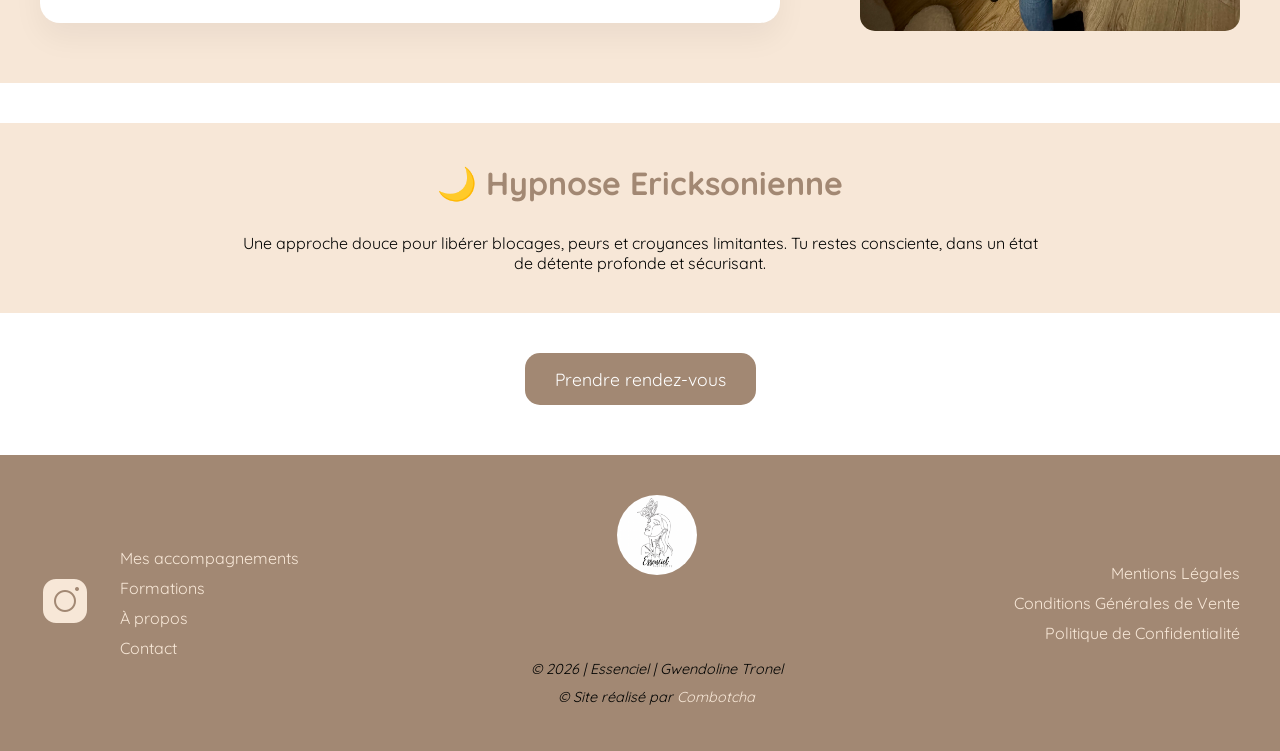
==== commit 444fb505: "Modif Alpha-Combotcha" ====
--- a/accompagnements/index.html
+++ b/accompagnements/index.html
@@ -4,6 +4,18 @@
     <meta charset="UTF-8">
     <meta name="viewport" content="width=device-width, initial-scale=1.0">
     <title>Mes accompagnements - Essenciel Thérapie</title>
+
+    <link rel="icon" type="image/png" sizes="32x32" href="../assets/images/logobrown.png">
+    <link rel="shortcut icon" href="../assets/images/logobrown.png">
+    <script type="application/ld+json">
+    {
+    "@context": "https://schema.org",
+    "@type": "Organization",
+    "url": "https://www.essenciel-therapie.fr",
+    "logo": "https://www.essenciel-therapie.fr/assets/images/logobrown.png"
+    }
+    </script>
+
     <link rel="stylesheet" href="../assets/css/style.css">
     <link rel="stylesheet" href="../assets/css/pages.css">
 </head>
@@ -94,6 +106,10 @@
                 <img src="../assets/images/retraites/26retraite.jpeg">
                 <img src="../assets/images/retraites/27retraite.jpeg">
                 <img src="../assets/images/retraites/28retraite.jpeg">
+                <img src="../assets/images/retraites/r1.jpeg">
+                <img src="../assets/images/retraites/r2.jpeg">
+                <img src="../assets/images/retraites/r3.jpeg">
+                <img src="../assets/images/retraites/r4.jpeg">
             </div>
 
         </div>
@@ -170,7 +186,7 @@
             <div class="footer-col footer-center">
                 <img src="../assets/images/logowhite.png" alt="Logo Essenciel" class="footer-logo">
                 <p>&copy; 2026 | Essenciel | Gwendoline Tronel</p>
-                <p>&copy; Site réalisé par <a href="https://www.alpha-portfolio.fr" target="_blank">Alpha</a></p>
+                <p>&copy; Site réalisé par <a href="https://www.combotcha.com/fr/" target="_blank">Combotcha</a></p>
             </div>
 
             <div class="footer-col footer-right">
--- a/assets/css/style.css
+++ b/assets/css/style.css
@@ -346,6 +346,10 @@
 /* Bouton sous le texte */
 .btn-oracle {
     margin-top: 20px;
+    display: flex;
+    gap: 20px;              /* espace entre les boutons */
+    margin-left: 450px;     /* décalage global (au lieu de chaque bouton) */
+    flex-wrap: wrap;        /* optionnel → passe à la ligne sur petit écran */
 }
 
 .btn-oracle .btn {
@@ -356,7 +360,6 @@
     font-family: 'Quicksand', sans-serif;
     color: #FFFFFF;
     display: inline-block;
-    margin-left: 450px;
     transition: background-color 0.5s ease, color 0.5s ease, transform 0.3s cubic-bezier(0.34, 1.56, 0.64, 1);
 }
 
--- a/assets/css/pages.css
+++ b/assets/css/pages.css
@@ -216,6 +216,7 @@
 
 .btn-container {
     display: flex;
+    position: absolute;
     gap: 20px;
     margin-top: 20px;
     justify-content: flex-start; /* alignés à gauche */
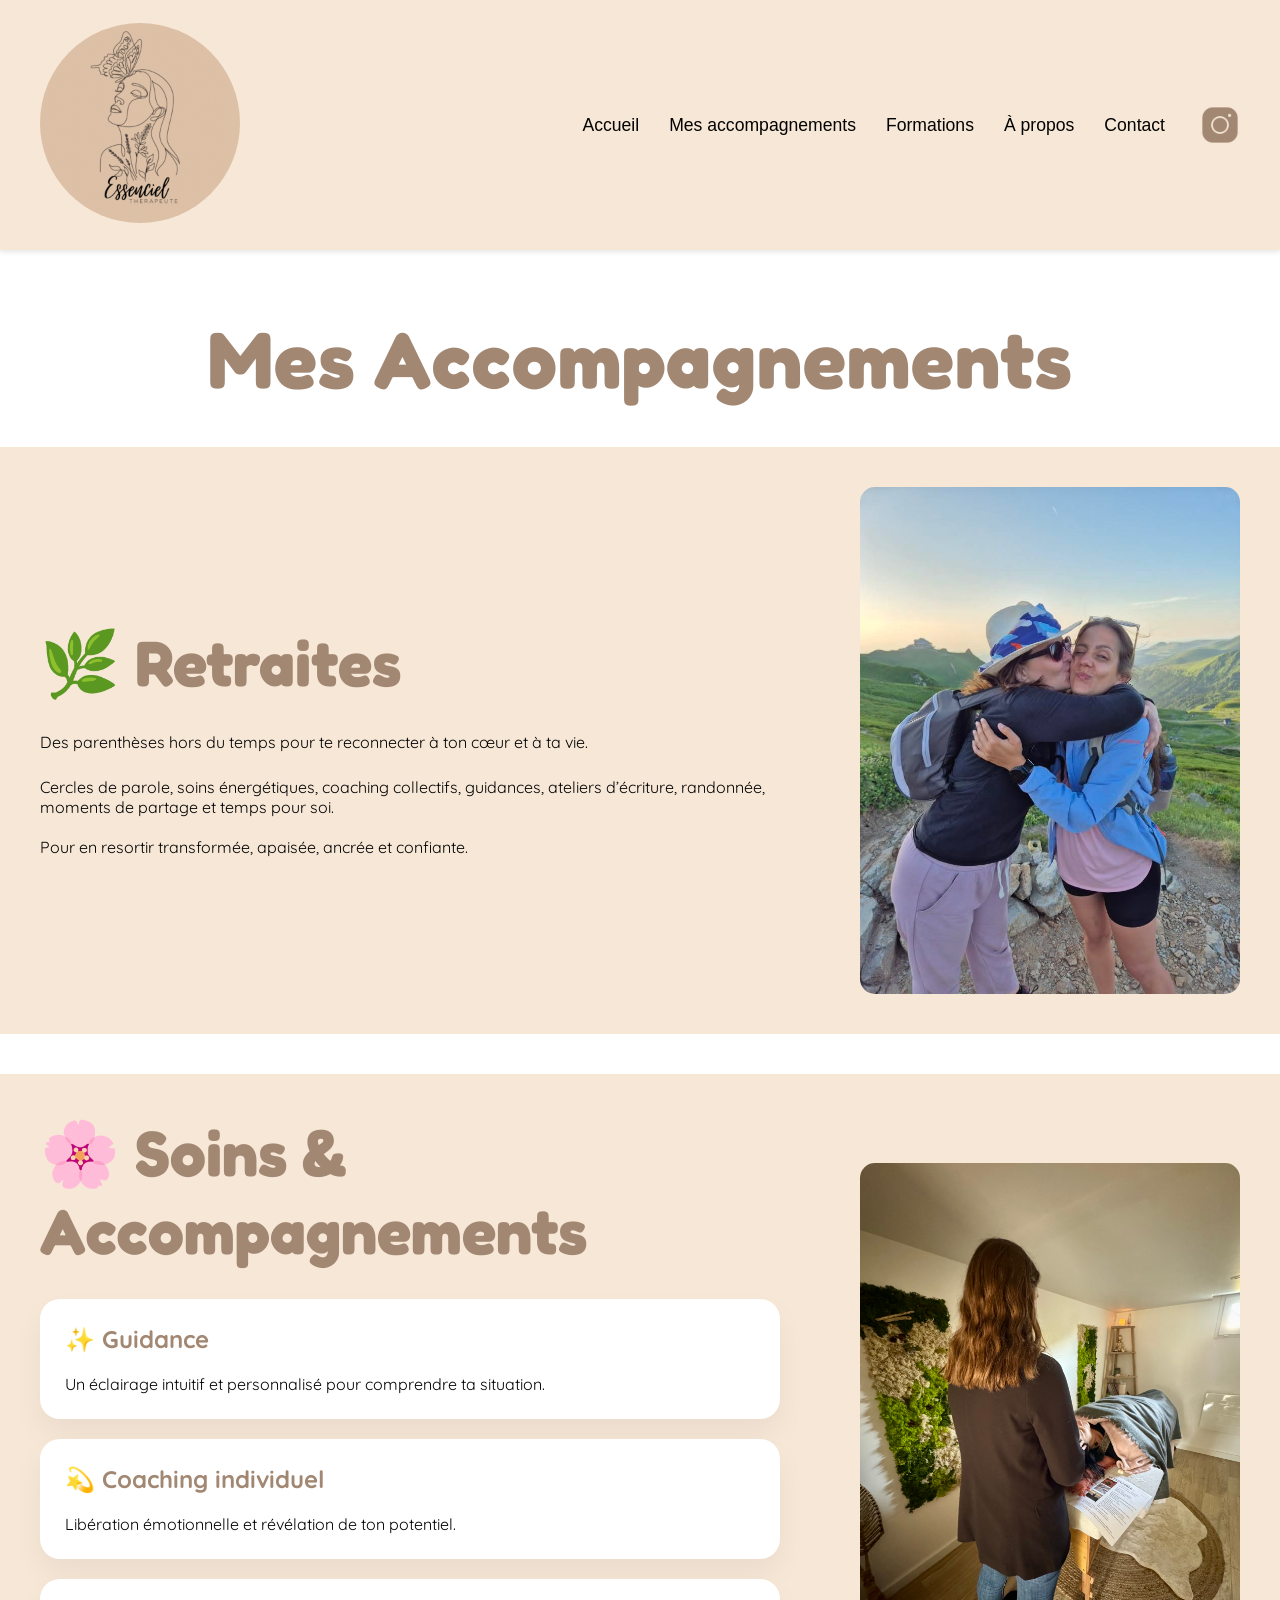
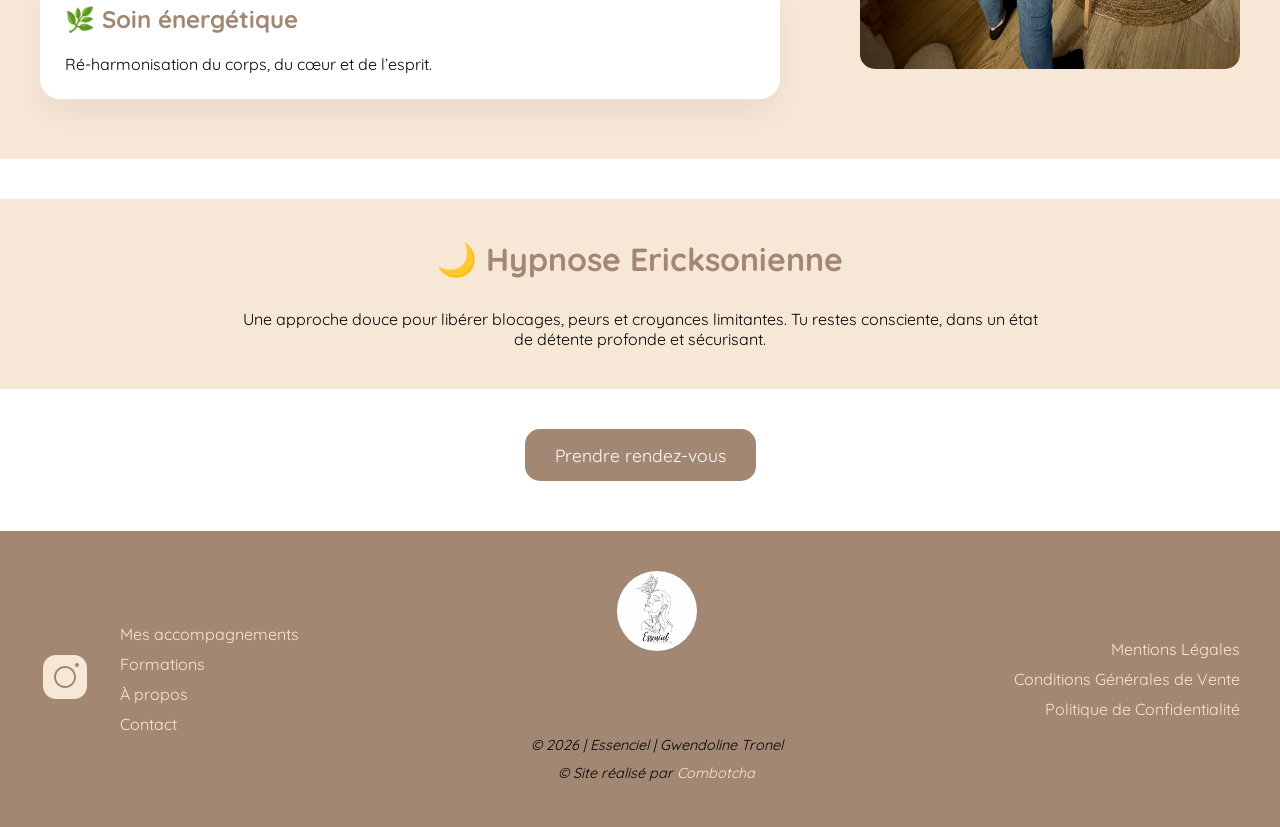
==== commit a302f84b: "modif site" ====
--- a/accompagnements/index.html
+++ b/accompagnements/index.html
@@ -110,6 +110,8 @@
                 <img src="../assets/images/retraites/r2.jpeg">
                 <img src="../assets/images/retraites/r3.jpeg">
                 <img src="../assets/images/retraites/r4.jpeg">
+                <img src="../assets/images/retraites/jaccuzzi.jpeg">
+                <img src="../assets/images/retraites/lastretraite.jpeg">
             </div>
 
         </div>
@@ -146,6 +148,8 @@
                 <img src="../assets/images/soins/3soin.jpeg">
                 <img src="../assets/images/soins/4soin.jpeg">
                 <img src="../assets/images/soins/5soin.jpeg">
+                <img src="../assets/images/soins/6soin.jpeg">
+                <img src="../assets/images/soins/7soin.jpeg">
             </div>
 
         </div>
--- a/assets/css/style.css
+++ b/assets/css/style.css
@@ -17,6 +17,12 @@
 @font-face {
     font-family: 'Virtual';
     src: url('../fonts/virtual-regular.ttf') format('truetype');
+    font-display: swap;
+}
+
+@font-face {
+    font-family: 'Fredoka';
+    src: url('../fonts/Fredoka.ttf') format('truetype');
     font-display: swap;
 }
 
@@ -226,7 +232,7 @@
 
 /* Texte et titre */
 .text-block h2 {
-    font-family: 'Virtual', sans-serif;
+    font-family: 'Fredoka', sans-serif;
     font-size: 4rem;
     color: #A28873;
     margin-bottom: 20px;
@@ -296,7 +302,7 @@
 
 /* Texte et titre */
 .text-oracle-essenciel h2 {
-    font-family: 'Virtual', sans-serif;
+    font-family: 'Fredoka', sans-serif;
     font-size: 4rem;
     color: #A28873;
 }
@@ -332,7 +338,7 @@
 }
 
 .text-oracle h2 {
-    font-family: 'Virtual', sans-serif;
+    font-family: 'Fredoka', sans-serif;
     font-size: 4rem;
     color: #A28873;
 }
--- a/assets/css/pages.css
+++ b/assets/css/pages.css
@@ -1,5 +1,5 @@
 .titre-page {
-    font-family: 'Virtual', sans-serif;  
+    font-family: 'Fredoka', sans-serif;  
     font-size: 5rem;                   
     color: #A28873;                     
     text-align: center;               
@@ -21,7 +21,7 @@
 }
 
 .text-contact h2 {
-    font-family: 'Virtual', sans-serif;
+    font-family: 'Fredoka', sans-serif;
     font-size: 4rem;
     color: #A28873;
 }
@@ -142,7 +142,7 @@
 
 /* Texte et titre */
 .text-block h2 {
-    font-family: 'Virtual', sans-serif;
+    font-family: 'Fredoka', sans-serif;
     font-size: 4rem;
     color: #A28873;
     margin-bottom: 20px;
@@ -187,7 +187,7 @@
 
 /* Texte et titre */
 .text-gwendo-essenciel h2 {
-    font-family: 'Virtual', sans-serif;
+    font-family: 'Fredoka', sans-serif;
     font-size: 4rem;
     color: #A28873;
 }
@@ -544,7 +544,7 @@
 }
 
 .accompagnement-text h2 {
-  font-family: 'Virtual', serif;
+  font-family: 'Fredoka', serif;
   font-size: 4rem;
   margin-bottom: 30px;
   color: #A28873;
@@ -771,7 +771,7 @@
 
 /* FORMATIONS */
 .titre-page-intro {
-    font-family: 'Virtual', sans-serif;  
+    font-family: 'Fredoka', sans-serif;  
     font-size: 5rem;                   
     color: #A28873;                     
     text-align: center;               
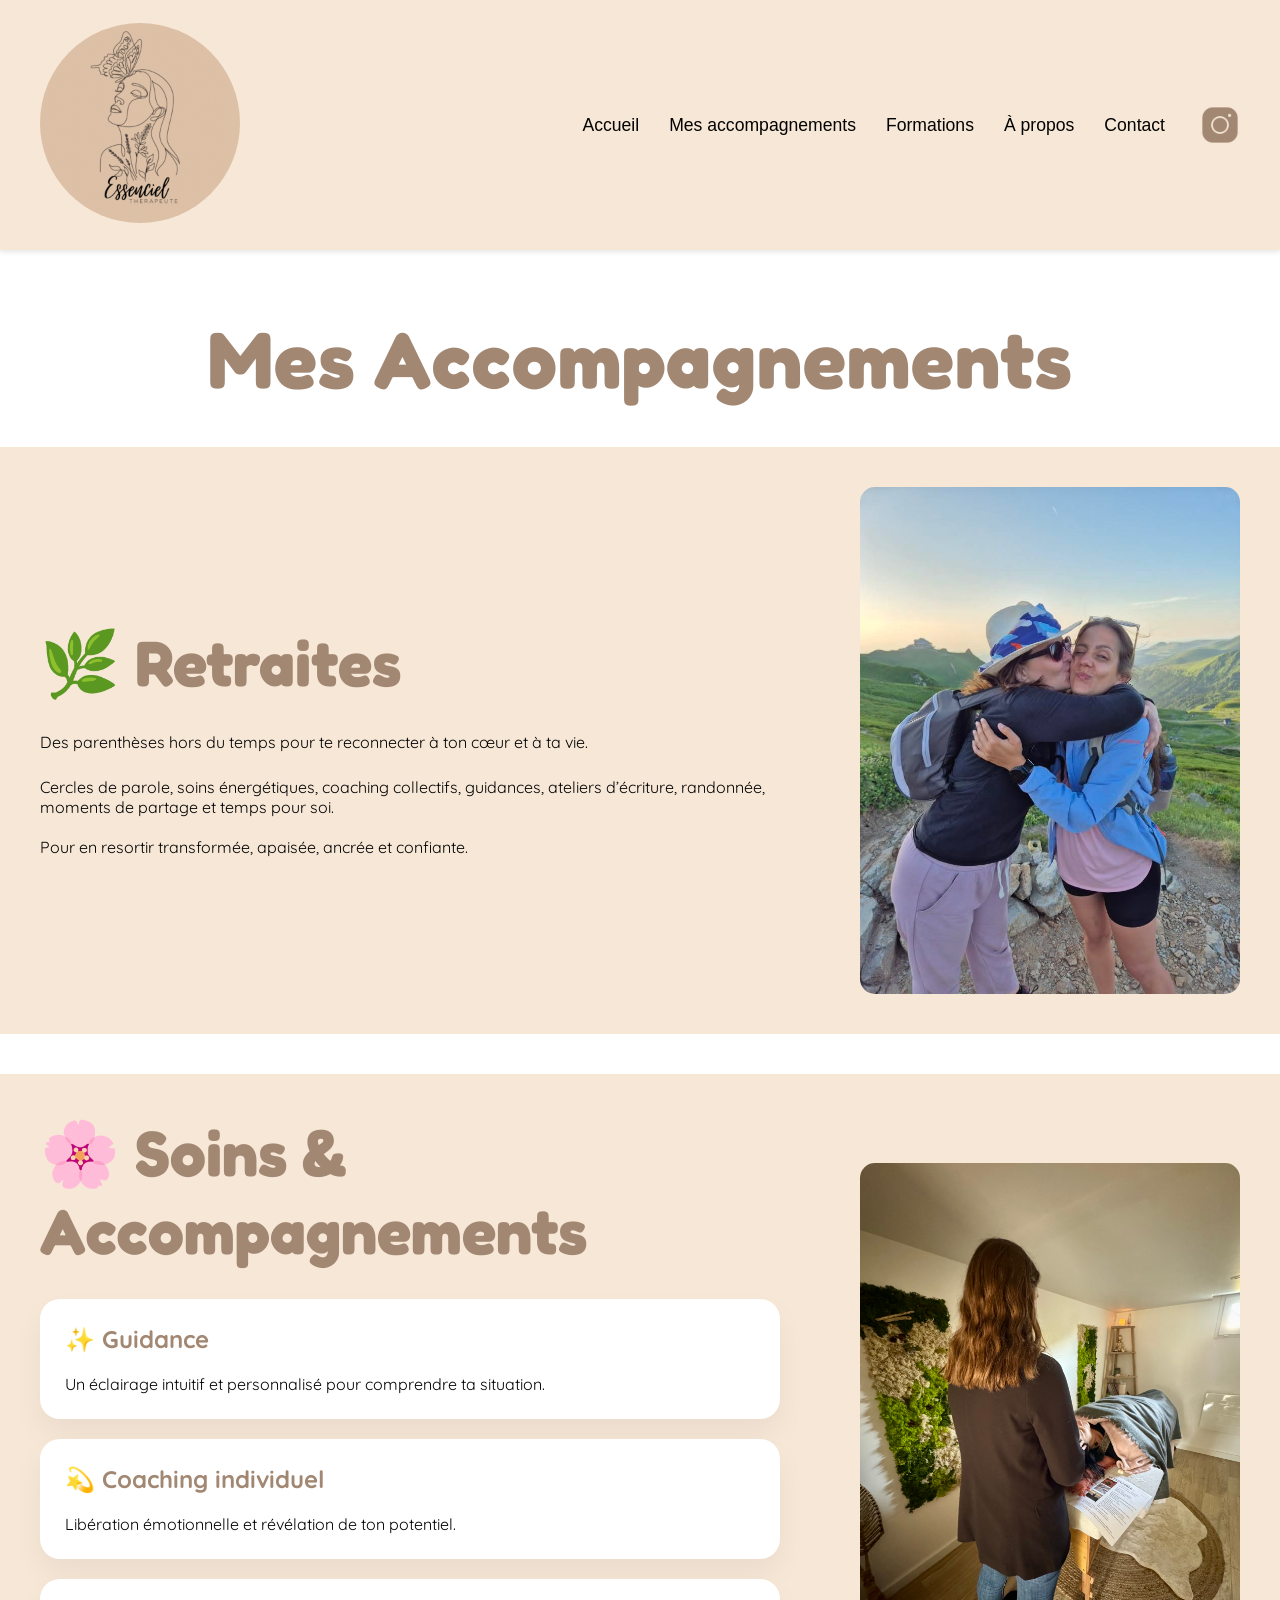
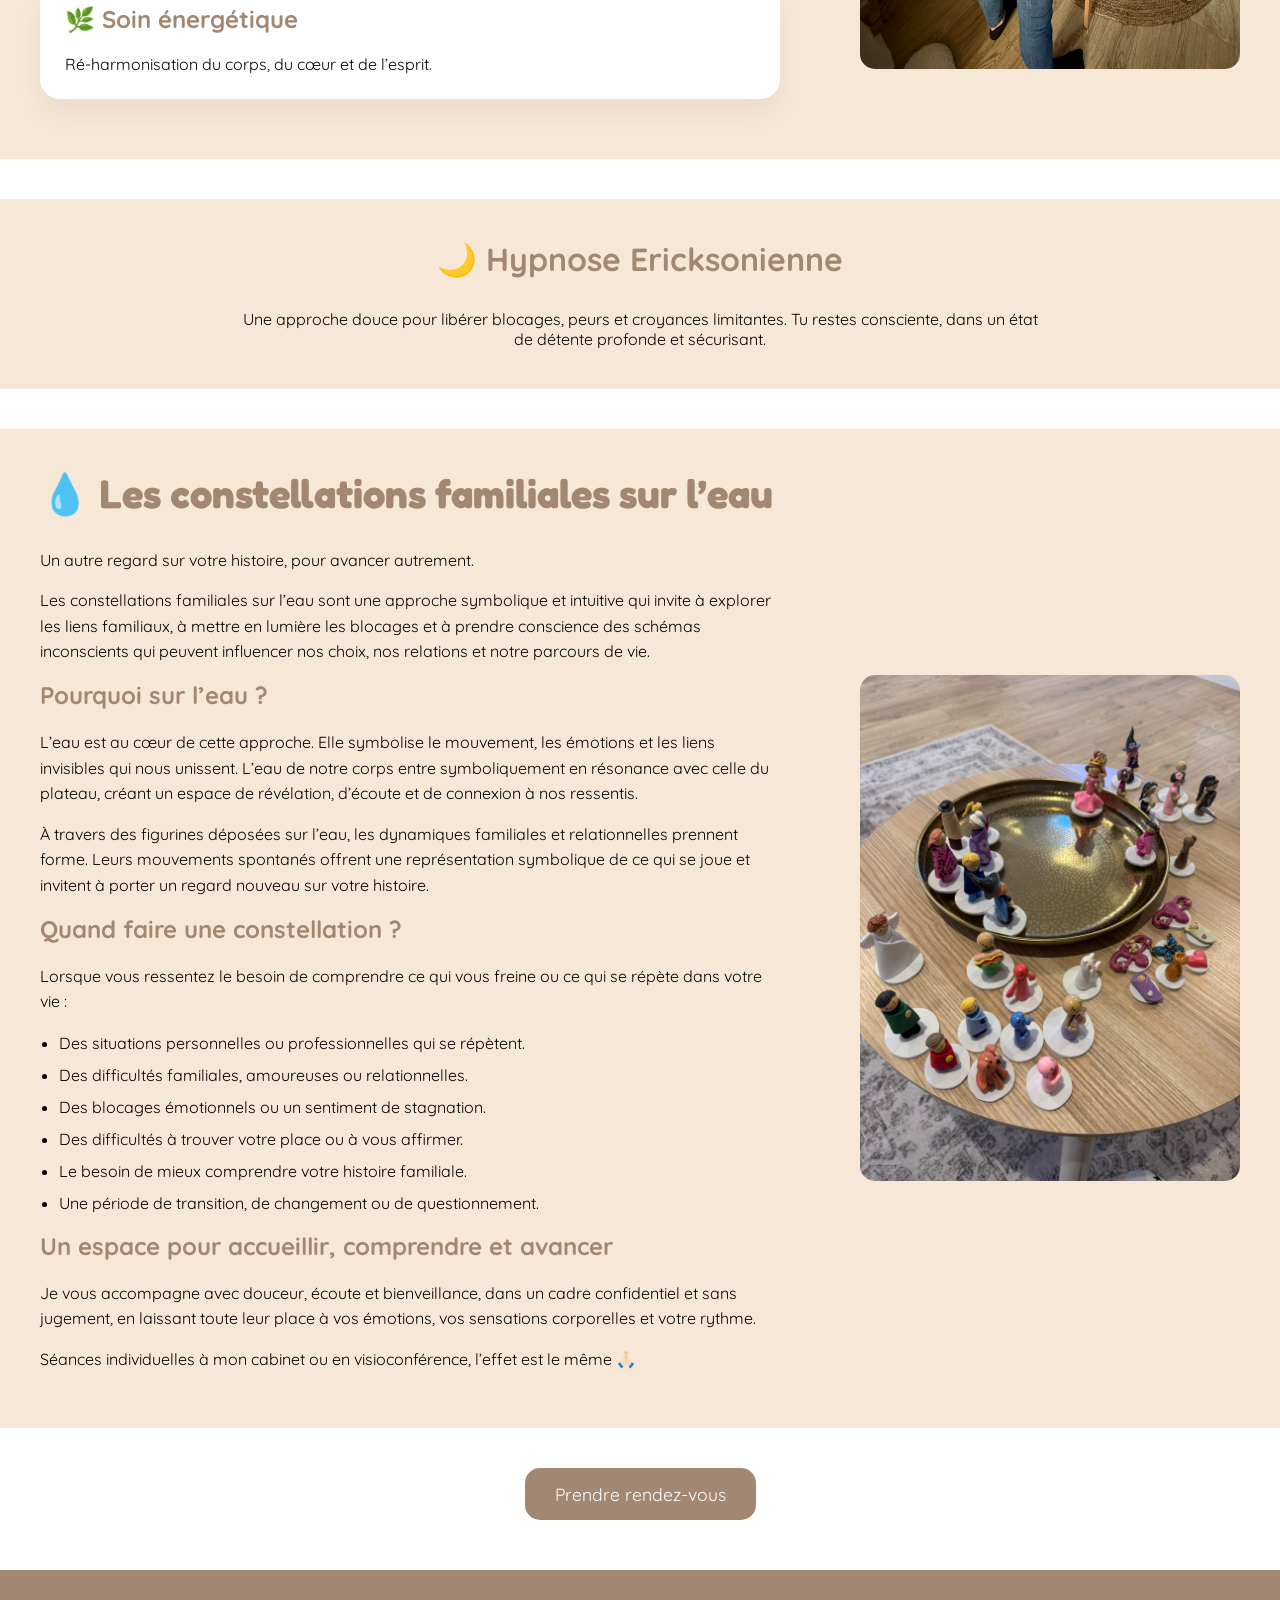
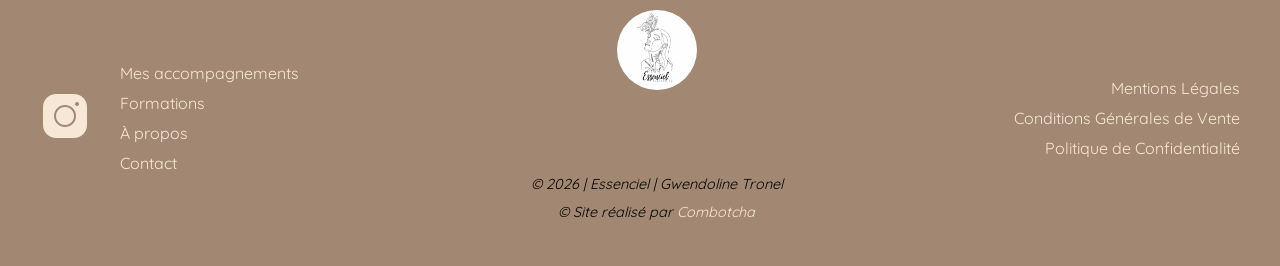
==== commit ec696506: "ajout constellation" ====
--- a/accompagnements/index.html
+++ b/accompagnements/index.html
@@ -166,6 +166,54 @@
         </div>
         </section>
 
+        <!-- CONSTELLATION -->
+        <section class="accompagnement constellation">
+            <div class="accompagnement-container animate-block">
+
+                <div class="accompagnement-text">
+                    <h2>💧 Les constellations familiales sur l’eau</h2>
+
+                    <p class="intro">Un autre regard sur votre histoire, pour avancer autrement.</p>
+
+                    <p>
+                        Les constellations familiales sur l’eau sont une approche symbolique et intuitive qui invite à explorer les liens familiaux, à mettre en lumière les blocages et à prendre conscience des schémas inconscients qui peuvent influencer nos choix, nos relations et notre parcours de vie.
+                    </p>
+
+                    <h3>Pourquoi sur l’eau ?</h3>
+                    <p>
+                        L’eau est au cœur de cette approche. Elle symbolise le mouvement, les émotions et les liens invisibles qui nous unissent. L’eau de notre corps entre symboliquement en résonance avec celle du plateau, créant un espace de révélation, d’écoute et de connexion à nos ressentis.
+                    </p>
+                    <p>
+                        À travers des figurines déposées sur l’eau, les dynamiques familiales et relationnelles prennent forme. Leurs mouvements spontanés offrent une représentation symbolique de ce qui se joue et invitent à porter un regard nouveau sur votre histoire.
+                    </p>
+
+                    <h3>Quand faire une constellation ?</h3>
+                    <p>Lorsque vous ressentez le besoin de comprendre ce qui vous freine ou ce qui se répète dans votre vie :</p>
+                    <ul>
+                        <li>Des situations personnelles ou professionnelles qui se répètent.</li>
+                        <li>Des difficultés familiales, amoureuses ou relationnelles.</li>
+                        <li>Des blocages émotionnels ou un sentiment de stagnation.</li>
+                        <li>Des difficultés à trouver votre place ou à vous affirmer.</li>
+                        <li>Le besoin de mieux comprendre votre histoire familiale.</li>
+                        <li>Une période de transition, de changement ou de questionnement.</li>
+                    </ul>
+
+                    <h3>Un espace pour accueillir, comprendre et avancer</h3>
+                    <p>
+                        Je vous accompagne avec douceur, écoute et bienveillance, dans un cadre confidentiel et sans jugement, en laissant toute leur place à vos émotions, vos sensations corporelles et votre rythme.
+                    </p>
+                    <p>
+                        Séances individuelles à mon cabinet ou en visioconférence, l’effet est le même 🙏🏻
+                    </p>
+                </div>
+
+                <div class="accompagnement-image">
+                    <img src="../assets/images/constellations.jpeg" alt="Constellation familiale sur l’eau avec des figurines" loading="lazy">
+                </div>
+
+            </div>
+        </section>
+
         <div class="btn-rdv animate-btn">
             <a href="https://www.resalib.fr/praticien/60378-tronel-gwendoline-essenciel-coach-en-bien-etre-saint-brieuc#reviews" target="_blank" class="btn">Prendre rendez-vous</a>
         </div>
--- a/assets/css/pages.css
+++ b/assets/css/pages.css
@@ -583,6 +583,10 @@
   background: #F7E7D7;
 }
 
+.constellation {
+  background: #F7E7D7;
+}
+
 .accompagnement-centered {
   max-width: 800px;
   margin: auto;
@@ -682,6 +686,53 @@
     transform: translateY(0);
 }
 
+/* CONSTELLATION */
+.accompagnement-image {
+    width: 100%;
+    max-width: 380px;
+    margin: 0 auto;
+}
+
+.accompagnement-image img {
+    width: 100%;
+    height: auto;
+    display: block;
+    border-radius: 15px;
+}
+
+.constellation .accompagnement-text h2 {
+    font-size: 2.5rem; /* 4rem est trop grand pour un titre aussi long */
+}
+
+.constellation .accompagnement-text ul {
+    padding-left: 1.2rem;
+    margin: 1rem 0;
+    font-family: 'Quicksand', serif;
+}
+
+.constellation .accompagnement-text li {
+    margin-bottom: 8px;
+    line-height: 1.5;
+}
+
+.constellation .accompagnement-text p {
+    line-height: 1.6;
+    margin-bottom: 15px;
+}
+
+@media (max-width: 992px) {
+    .constellation .accompagnement-text ul {
+        text-align: left;
+        display: inline-block; /* liste lisible malgré le texte centré */
+    }
+}
+
+@media (max-width: 480px) {
+    .constellation .accompagnement-text h2 {
+        font-size: 1.8rem;
+    }
+}
+
 /* Media Query */
 /* Media query mobile/tablette corrigée */
 @media (max-width: 992px) {
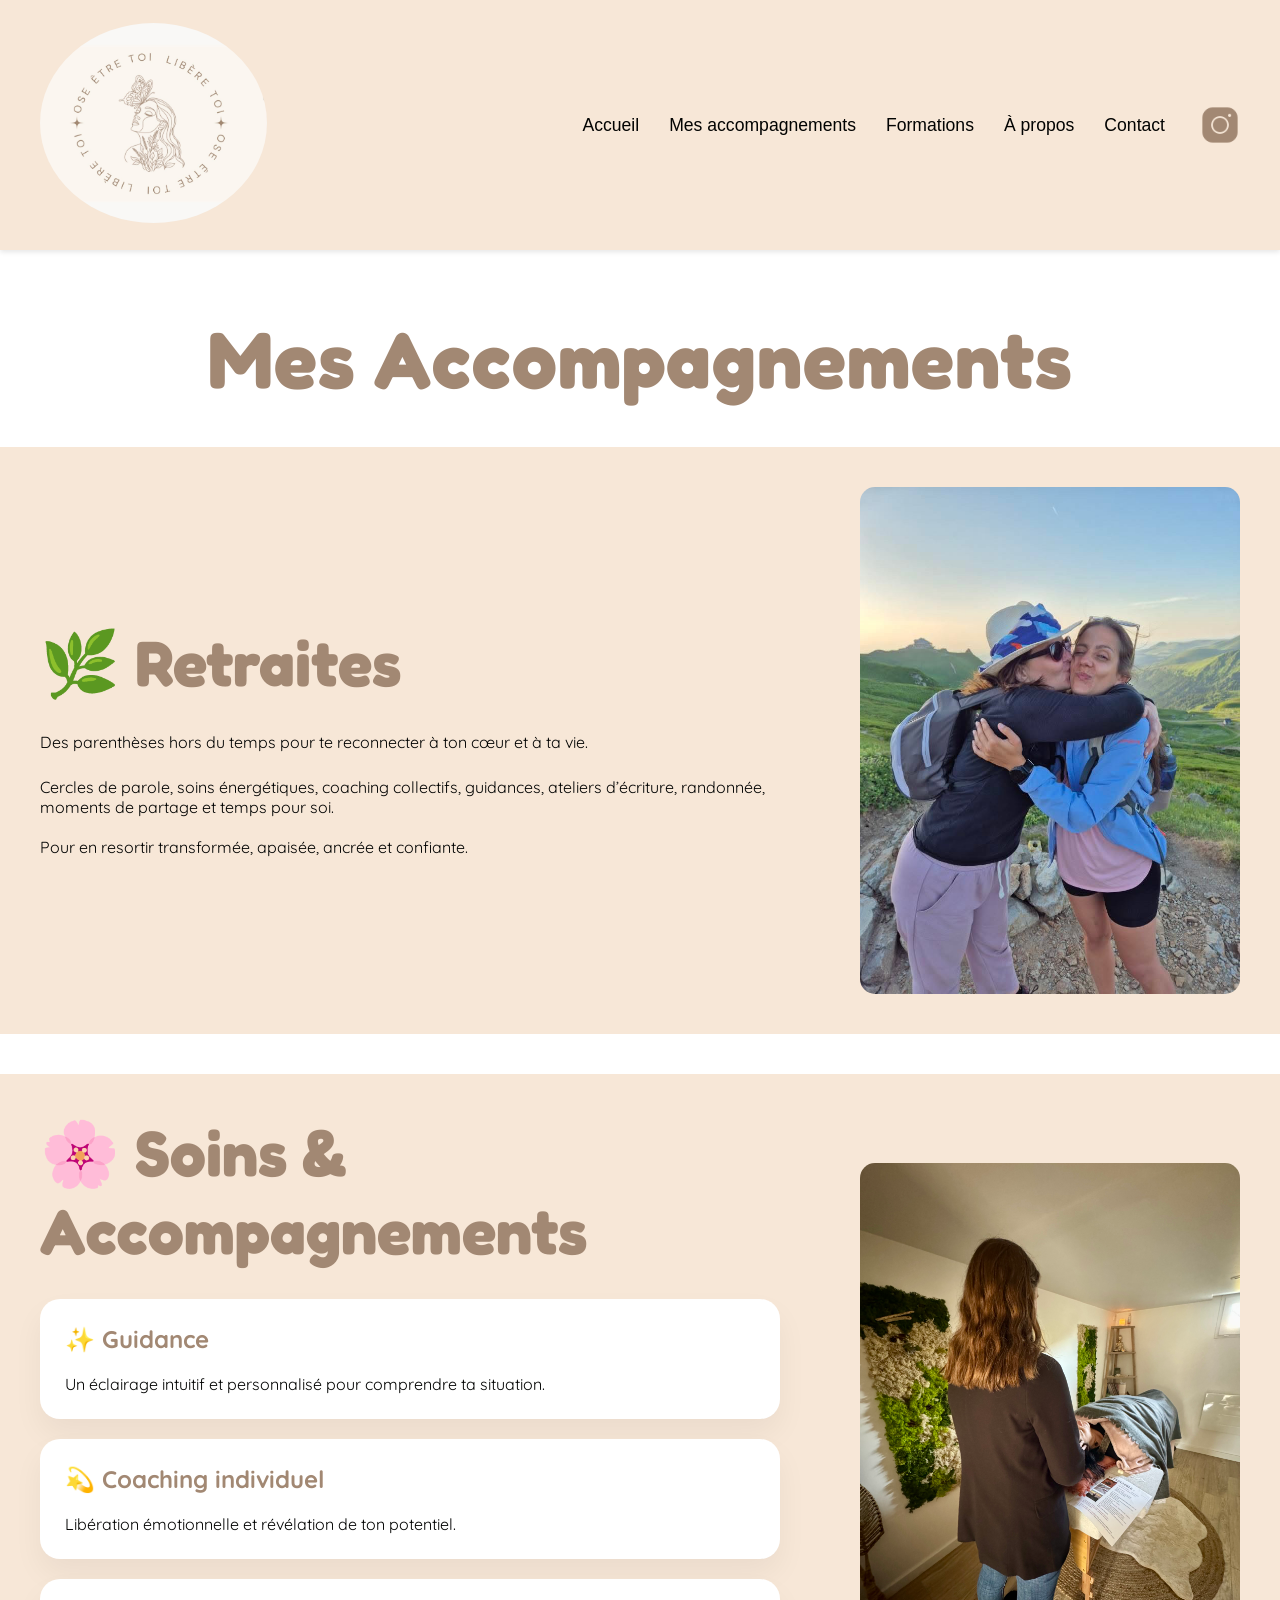
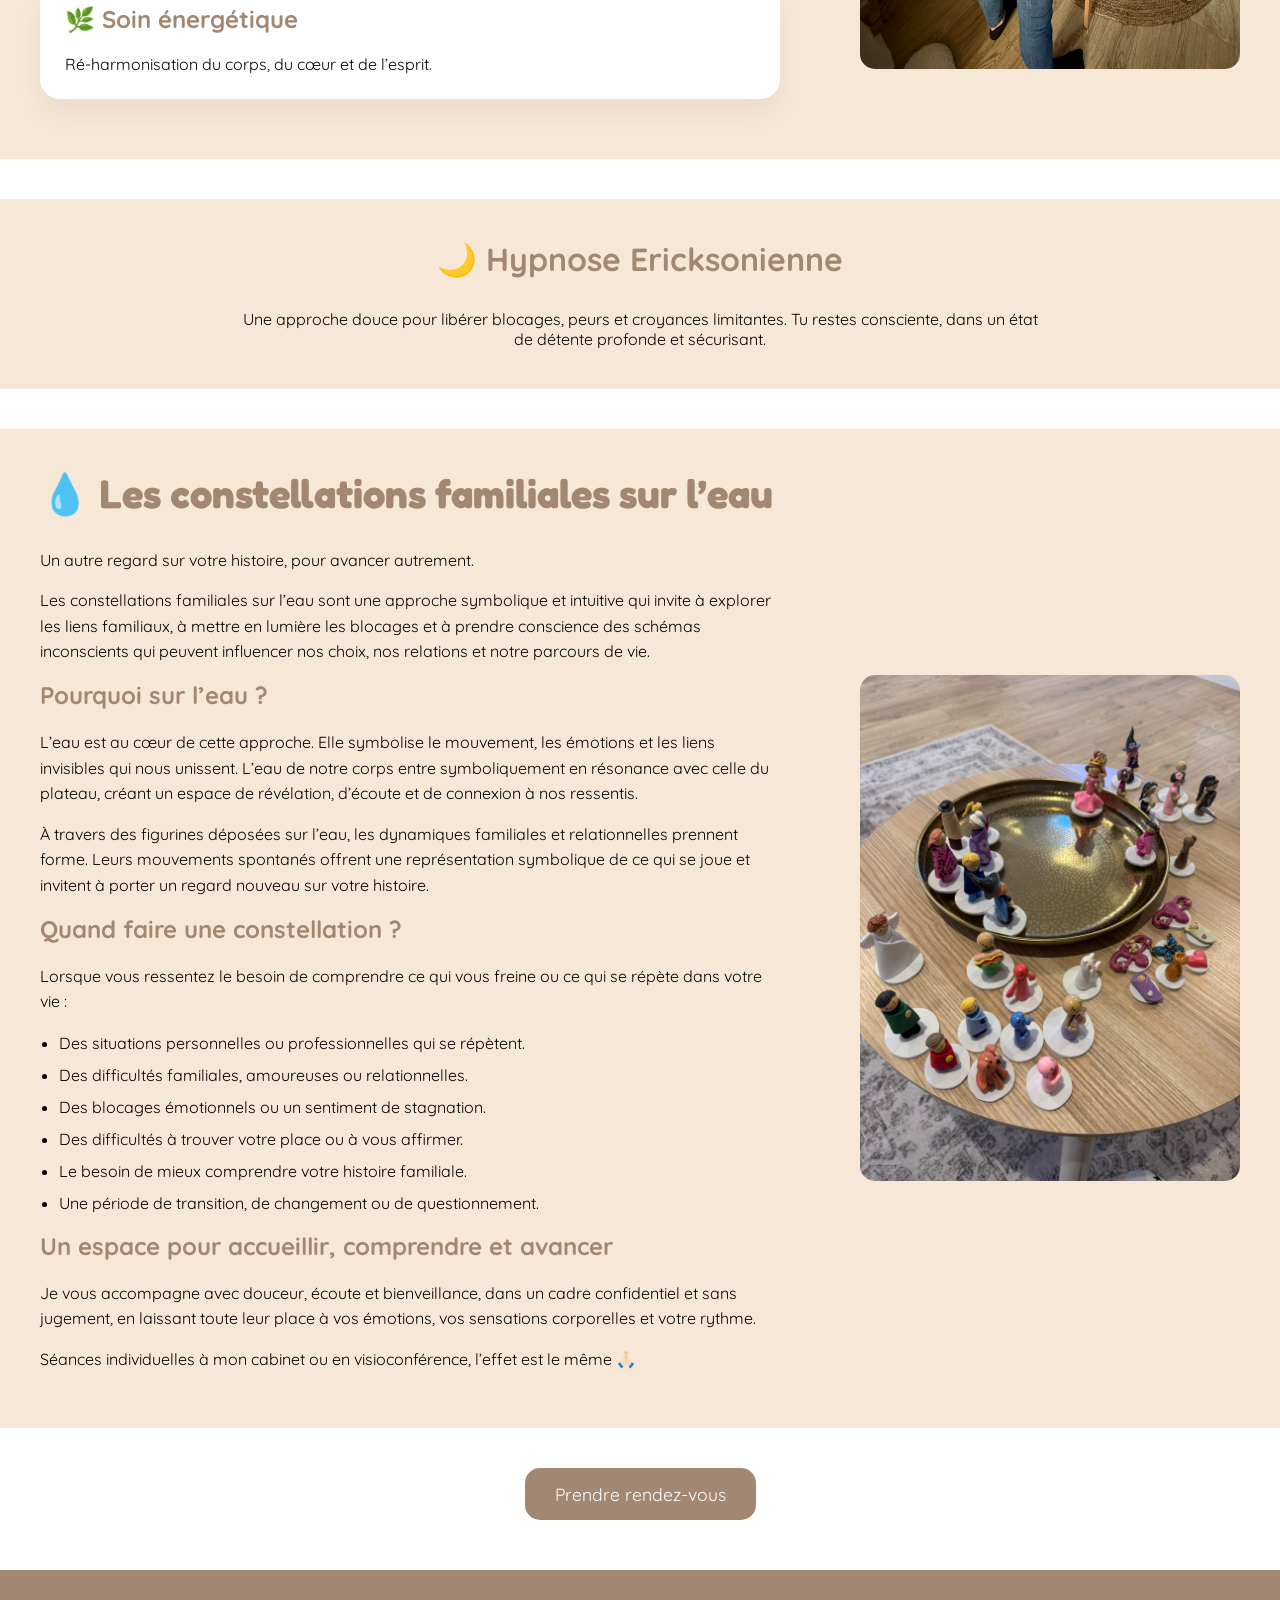
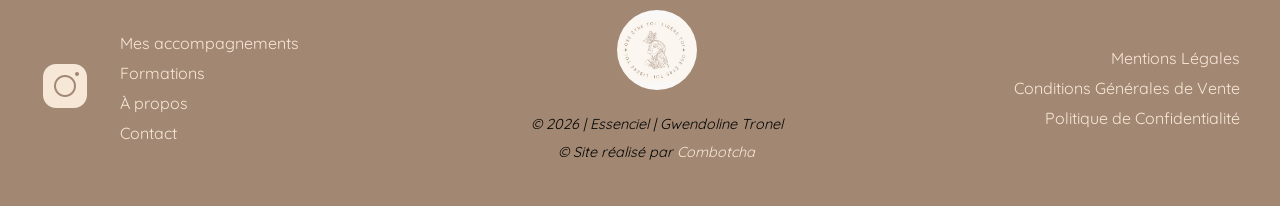
==== commit 22dcae33: "modif media query" ====
--- a/accompagnements/index.html
+++ b/accompagnements/index.html
@@ -26,7 +26,7 @@
         <div class="container-header">
             <div class="logo">
                 <a href="../index.html">
-                    <img src="../assets/images/logobrown.png" alt="Logo Essenciel">
+                    <img src="../assets/images/new_logo.jpeg" alt="Logo Essenciel">
                 </a>
             </div>
 
@@ -236,7 +236,9 @@
             </div>
 
             <div class="footer-col footer-center">
-                <img src="../assets/images/logowhite.png" alt="Logo Essenciel" class="footer-logo">
+                <a href="../index.html">
+                    <img src="../assets/images/new_logo.jpeg" alt="Logo Essenciel">
+                </a>
                 <p>&copy; 2026 | Essenciel | Gwendoline Tronel</p>
                 <p>&copy; Site réalisé par <a href="https://www.combotcha.com/fr/" target="_blank">Combotcha</a></p>
             </div>
--- a/assets/css/style.css
+++ b/assets/css/style.css
@@ -339,7 +339,7 @@
 
 .text-oracle h2 {
     font-family: 'Fredoka', sans-serif;
-    font-size: 4rem;
+    font-size: 2rem;
     color: #A28873;
 }
 
@@ -351,11 +351,14 @@
 
 /* Bouton sous le texte */
 .btn-oracle {
-    margin-top: 20px;
-    display: flex;
-    gap: 20px;              /* espace entre les boutons */
-    margin-left: 450px;     /* décalage global (au lieu de chaque bouton) */
-    flex-wrap: wrap;        /* optionnel → passe à la ligne sur petit écran */
+    display: flex;
+    flex-direction: row;
+    flex-wrap: wrap;
+    justify-content: flex-start;
+    align-items: center;
+    gap: 20px;
+    width: 100%;
+    margin: 20px 0 0 0;
 }
 
 .btn-oracle .btn {
@@ -365,6 +368,8 @@
     text-decoration: none;
     font-family: 'Quicksand', sans-serif;
     color: #FFFFFF;
+    width: auto;            /* au lieu de 80% */
+    text-align: center;
     display: inline-block;
     transition: background-color 0.5s ease, color 0.5s ease, transform 0.3s cubic-bezier(0.34, 1.56, 0.64, 1);
 }
@@ -436,10 +441,19 @@
 .footer-center {
     display: flex;
     flex-direction: column;
-    align-items: center;         /* centre horizontalement le logo */
-    justify-content: space-between; /* espace entre logo et textes */
-    height: 100%;                /* prend toute la hauteur du footer */
+    align-items: center;
+    justify-content: center;
+    height: auto;
     text-align: center;
+}
+
+.footer-center a img {
+    display: block;
+    width: 80px;
+    height: 80px;
+    object-fit: cover;
+    border-radius: 50%;   /* vrai cercle */
+    margin: 0 auto 20px auto;
 }
 
 /* Logo centrale */
@@ -625,9 +639,11 @@
 
     .btn-oracle {
         order: 4;
+        flex-direction: column;
+        align-items: center;
+        justify-content: center;
+        gap: 15px;
         margin-top: 15px;
-        display: flex;
-        justify-content: center;
     }
 
     .btn-oracle .btn {
--- a/assets/css/pages.css
+++ b/assets/css/pages.css
@@ -1,19 +1,64 @@
+/* ==========================================================================
+   TITRE DE PAGE (adaptatif, plus de media query nécessaire)
+   ========================================================================== */
+.titre-page,
+.titre-page-intro {
+    font-family: 'Fredoka', sans-serif;
+    font-size: clamp(1.8rem, 8vw, 5rem);
+    color: #A28873;
+    text-align: center;
+    letter-spacing: 1px;
+    overflow-wrap: break-word;
+}
+
 .titre-page {
-    font-family: 'Fredoka', sans-serif;  
-    font-size: 5rem;                   
-    color: #A28873;                     
-    text-align: center;               
-    margin: 60px 0 40px 0;          
-    letter-spacing: 1px;               
-}
-
-/* CONTACT */
+    margin: 60px 0 40px 0;
+}
+
+.titre-page-intro {
+    margin: 60px 0 5px 0;
+}
+
+
+/* ==========================================================================
+   BOUTONS (.btn-container) : UNE SEULE définition de base
+   - par défaut : dans le flux (home, formations…)
+   - absolute uniquement sur la page À propos, en desktop (voir plus bas)
+   ========================================================================== */
+.btn-container {
+    position: static;
+    display: flex;
+    flex-wrap: wrap;
+    justify-content: flex-start;
+    gap: 20px;
+    margin-top: 20px;
+}
+
+.btn-container .btn {
+    background-color: #A28873;
+    padding: 10px 20px;
+    border-radius: 15px;
+    text-decoration: none;
+    font-family: 'Quicksand', sans-serif;
+    color: #FFFFFF;
+    transition: background-color 0.5s ease, color 0.5s ease, transform 0.3s cubic-bezier(0.34, 1.56, 0.64, 1);
+}
+
+.btn-container .btn:hover {
+    background-color: #F7E7D7;
+    color: #020302;
+    transform: scale(1.05);
+}
+
+
+/* ==========================================================================
+   CONTACT
+   ========================================================================== */
 .contact-container {
     padding: 50px 50px;
 }
 
 .text-contact {
-    padding: 60px auto 40px 60px;
     text-align: center;
     border-radius: 15px;
     position: relative;
@@ -34,7 +79,7 @@
 
 .form-message {
     max-width: 700px;
-    margin: 20 auto 20px auto;
+    margin: 20px auto;
     padding: 15px 20px;
     border-radius: 15px;
     text-align: center;
@@ -110,7 +155,6 @@
     border: none;
     border-radius: 15px;
     cursor: pointer;
-    transition: all 0.3s ease;
     align-self: flex-start;
     transition: background-color 0.5s ease, color 0.5s ease, transform 0.3s cubic-bezier(0.34, 1.56, 0.64, 1);
 }
@@ -118,16 +162,18 @@
 .contact-form .btn:hover {
     background-color: #F7E7D7;
     color: #020302;
-    transform: translateY(-2px);
     box-shadow: 0 6px 15px rgba(0,0,0,0.1);
     transform: scale(1.05);
 }
 
-/* À PROPOS */
+
+/* ==========================================================================
+   À PROPOS
+   ========================================================================== */
 .gwendo-container {
     position: relative;
     max-width: 1200px;
-    margin: 60px auto; /* centré horizontalement */
+    margin: 60px auto;
     padding: 0 20px;
 }
 
@@ -140,7 +186,6 @@
     z-index: 1;
 }
 
-/* Texte et titre */
 .text-block h2 {
     font-family: 'Fredoka', sans-serif;
     font-size: 4rem;
@@ -152,13 +197,13 @@
     font-family: 'Quicksand', sans-serif;
     font-size: 1rem;
     line-height: 1.6;
-    margin-right: 420px; 
+    margin-right: 420px;
 }
 
 /* Image chevauchante à droite */
 .img-container {
     position: absolute;
-    top: -30px; /* décalage depuis le haut du bloc */
+    top: -30px;
     right: 0;
     width: 400px;
     z-index: 2;
@@ -172,11 +217,10 @@
 .mission-container {
     position: relative;
     max-width: 1200px;
-    margin: 260px auto 80px auto; /* centré horizontalement */
+    margin: 260px auto 80px auto;
     padding: 0 20px;
 }
 
-/* Bloc texte couleur plein largeur */
 .text-gwendo-essenciel {
     background-color: #F7E7D7;
     padding: 60px 40px 40px 450px;
@@ -185,7 +229,6 @@
     z-index: 1;
 }
 
-/* Texte et titre */
 .text-gwendo-essenciel h2 {
     font-family: 'Fredoka', sans-serif;
     font-size: 4rem;
@@ -200,11 +243,11 @@
 
 /* Image chevauchante à gauche */
 .img-mission {
-    position: absolute;   /* pour sortir du flux et chevaucher */
-    top: -30px;           /* léger décalage depuis le haut du bloc */
+    position: absolute;
+    top: -30px;
     left: 0;
     width: 400px;
-    z-index: 10;          /* plus haut que le bloc couleur */
+    z-index: 10;
     border-radius: 15px;
 }
 
@@ -214,28 +257,9 @@
     border-radius: 15px;
 }
 
-.btn-container {
-    display: flex;
+/* Boutons de la page À propos : en absolute UNIQUEMENT en desktop */
+.mission-container .btn-container {
     position: absolute;
-    gap: 20px;
-    margin-top: 20px;
-    justify-content: flex-start; /* alignés à gauche */
-}
-
-.btn-container .btn {
-    background-color: #A28873;
-    padding: 10px 20px;
-    border-radius: 15px;
-    text-decoration: none;
-    font-family: 'Quicksand', sans-serif;
-    color: #FFFFFF;
-    transition: background-color 0.5s ease, color 0.5s ease, transform 0.3s cubic-bezier(0.34, 1.56, 0.64, 1);
-}
-
-.btn-container .btn:hover {
-    background-color: #F7E7D7;
-    color: #020302;
-    transform: scale(1.05);
 }
 
 .google {
@@ -253,7 +277,10 @@
     transition: background-color 0.5s ease, color 0.5s ease, transform 0.3s cubic-bezier(0.34, 1.56, 0.64, 1);
 }
 
-/* ANIMATIONS JS */
+
+/* ==========================================================================
+   ANIMATIONS JS
+   ========================================================================== */
 .animate-img {
     opacity: 0;
     transform: translateX(80px);
@@ -282,24 +309,35 @@
     transform: translateY(0);
 }
 
-/* Media Query */
+.animate-block {
+    opacity: 0;
+    transform: translateY(40px);
+    transition: opacity 0.8s ease, transform 0.8s ease;
+}
+
+.animate-block-active {
+    opacity: 1;
+    transform: translateY(0);
+}
+
+
+/* ==========================================================================
+   MEDIA QUERIES : À PROPOS + BOUTONS (tablette / mobile)
+   ========================================================================== */
 @media (max-width: 1024px) {
 
-    /* Container général */
     .gwendo-container,
     .mission-container {
         margin: 40px auto;
         padding: 0 20px;
     }
 
-    /* Bloc texte */
     .text-block,
     .text-gwendo-essenciel {
         padding: 40px 20px;
         border-radius: 15px;
     }
 
-    /* Titres et paragraphes */
     .text-block h2,
     .text-gwendo-essenciel h2 {
         font-size: 2.5rem;
@@ -313,10 +351,10 @@
         text-align: center;
     }
 
-    /* Images chevauchantes deviennent normales, sous le bloc */
+    /* Images chevauchantes : remises dans le flux */
     .img-container,
     .img-mission {
-        position: relative; /* remet dans le flux */
+        position: relative;
         top: 0;
         left: 0;
         right: 0;
@@ -330,11 +368,14 @@
         border-radius: 15px;
     }
 
-    /* Boutons */
-    .btn-container {
+    /* Boutons : toujours dans le flux sur tablette/mobile (y compris À propos) */
+    .btn-container,
+    .mission-container .btn-container {
+        position: static;
         flex-direction: column;
         align-items: center;
         gap: 15px;
+        margin: 20px 0;
     }
 
     .btn-container .btn {
@@ -342,7 +383,6 @@
         text-align: center;
     }
 
-    /* Google / lien centré */
     .google {
         padding: 20px 20px;
     }
@@ -354,7 +394,6 @@
     }
 }
 
-/* MEDIA QUERY PETIT MOBILE / SMARTPHONE */
 @media (max-width: 480px) {
 
     .text-block h2,
@@ -373,14 +412,17 @@
     }
 }
 
-/* MENTIONS LÉGALES - CGV - CONFIDENTIALITÉ */
+
+/* ==========================================================================
+   MENTIONS LÉGALES - CGV - CONFIDENTIALITÉ
+   ========================================================================== */
 .mentionslegales,
 .confidentialite,
 .cgv {
-    max-width: 900px;     
-    margin: 40px auto;     
-    padding: 40px;         
-    background-color: #F7E7D7; 
+    max-width: 900px;
+    margin: 40px auto;
+    padding: 40px;
+    background-color: #F7E7D7;
     border-radius: 15px;
     box-shadow: 0 8px 20px rgba(0,0,0,0.1);
     font-family: 'Quicksand', sans-serif;
@@ -439,7 +481,6 @@
     line-height: 1.6;
 }
 
-/* Media Query */
 @media (max-width: 1024px) {
     .mentionslegales,
     .confidentialite,
@@ -519,42 +560,44 @@
     .cgv p {
         text-align: left;
     }
-
-}
-
-/* MES ACCOMPAGNEMENTS */
+}
+
+
+/* ==========================================================================
+   MES ACCOMPAGNEMENTS
+   ========================================================================== */
 .accompagnement {
-  width: 100%;
-  padding: 40px 20px;
-  margin: 40px 0; 
-  box-sizing: border-box;
+    width: 100%;
+    padding: 40px 20px;
+    margin: 40px 0;
+    box-sizing: border-box;
 }
 
 .accompagnement-container {
-  max-width: 1200px;
-  margin: auto;
-  display: flex;
-  align-items: center;
-  justify-content: space-between;
-  gap: 80px;
+    max-width: 1200px;
+    margin: auto;
+    display: flex;
+    align-items: center;
+    justify-content: space-between;
+    gap: 80px;
 }
 
 .accompagnement-text {
-  flex: 1;
+    flex: 1;
 }
 
 .accompagnement-text h2 {
-  font-family: 'Fredoka', serif;
-  font-size: 4rem;
-  margin-bottom: 30px;
-  color: #A28873;
+    font-family: 'Fredoka', serif;
+    font-size: 4rem;
+    margin-bottom: 30px;
+    color: #A28873;
 }
 
 .accompagnement-text h3 {
-  font-family: 'Quicksand', serif;
-  font-size: 1.5rem;
-  margin-bottom: 20px;
-  color: #A28873;
+    font-family: 'Quicksand', serif;
+    font-size: 1.5rem;
+    margin-bottom: 20px;
+    color: #A28873;
 }
 
 .accompagnement-text p {
@@ -564,33 +607,24 @@
 }
 
 .intro {
-  font-size: 1rem;
-  font-family: 'Quicksand', serif;
-  margin-bottom: 25px;
-  color: #020302;
-}
-
-/* COULEURS */
-.retraites {
-  background: #F7E7D7;
-}
-
-.soins {
-  background: #F7E7D7;
-}
-
-.hypnose {
-  background: #F7E7D7;
-}
-
+    font-size: 1rem;
+    font-family: 'Quicksand', serif;
+    margin-bottom: 25px;
+    color: #020302;
+}
+
+/* Couleurs de fond */
+.retraites,
+.soins,
+.hypnose,
 .constellation {
-  background: #F7E7D7;
+    background: #F7E7D7;
 }
 
 .accompagnement-centered {
-  max-width: 800px;
-  margin: auto;
-  text-align: center;
+    max-width: 800px;
+    margin: auto;
+    text-align: center;
 }
 
 .accompagnement-centered h2 {
@@ -607,17 +641,17 @@
 }
 
 .btn-rdv {
-    text-align: center;      
+    text-align: center;
     margin-top: 30px;
     margin-bottom: 50px;
-    padding: 0;            
-    background: transparent; 
+    padding: 0;
+    background: transparent;
 }
 
 .btn-rdv .btn {
-    display: inline-block;   
-    padding: 15px 30px;      /* taille du bouton */
-    background-color: #A28873; 
+    display: inline-block;
+    padding: 15px 30px;
+    background-color: #A28873;
     color: #fff;
     border-radius: 15px;
     text-decoration: none;
@@ -632,21 +666,21 @@
     transform: scale(1.05);
 }
 
-/* CAROUSEL PORTRAIT */
+/* Carousel portrait */
 .carousel {
-    flex: unset;               /* supprime la largeur forcée */
-    width: 100%;               /* prend toute la largeur max du bloc texte */
-    max-width: 380px;          /* largeur max du carousel */
-    height: auto;              /* garde auto pour le ratio */
-    aspect-ratio: 3/4;         /* portrait */
-    position: relative;        /* important pour les images en absolute */
-    overflow: hidden;          /* cache les images hors cadre */
-    margin: 0 auto;            /* centre le carousel */
+    flex: unset;
+    width: 100%;
+    max-width: 380px;
+    height: auto;
+    aspect-ratio: 3/4;
+    position: relative;   /* nécessaire pour les images en absolute */
+    overflow: hidden;
+    margin: 0 auto;
     border-radius: 15px;
 }
 
 .carousel img {
-    position: absolute;       /* il faut absolument rester en absolute pour le JS */
+    position: absolute;   /* doit rester absolute pour le JS */
     top: 0;
     left: 0;
     width: 100%;
@@ -660,7 +694,7 @@
     opacity: 1;
 }
 
-/* CARDS SOINS */
+/* Cards soins */
 .card {
     background: white;
     padding: 25px;
@@ -675,18 +709,7 @@
     box-shadow: 0 20px 40px rgba(0,0,0,0.08);
 }
 
-.animate-block {
-    opacity: 0;
-    transform: translateY(40px); /* léger décalage vers le bas au départ */
-    transition: opacity 0.8s ease, transform 0.8s ease;
-}
-
-.animate-block-active {
-    opacity: 1;
-    transform: translateY(0);
-}
-
-/* CONSTELLATION */
+/* Constellation */
 .accompagnement-image {
     width: 100%;
     max-width: 380px;
@@ -720,116 +743,78 @@
     margin-bottom: 15px;
 }
 
+/* Tablette / mobile */
 @media (max-width: 992px) {
+
+    .accompagnement-container {
+        flex-direction: column;
+        align-items: center;
+        text-align: center;
+        gap: 40px;
+        padding: 20px;
+    }
+
+    .accompagnement-text {
+        flex: unset;
+        max-width: 800px;
+    }
+
+    .accompagnement-text h2,
+    .accompagnement-centered h2 {
+        font-size: 3rem;
+    }
+
+    .accompagnement-text h3 {
+        font-size: 1.3rem;
+    }
+
+    .accompagnement-text p,
+    .accompagnement-centered p,
+    .intro {
+        font-size: 1rem;
+    }
+
     .constellation .accompagnement-text ul {
         text-align: left;
         display: inline-block; /* liste lisible malgré le texte centré */
     }
-}
-
+
+    .btn-rdv .btn {
+        display: inline-block;
+    }
+}
+
+/* Petit mobile */
 @media (max-width: 480px) {
+
+    .accompagnement-text h2,
+    .accompagnement-centered h2 {
+        font-size: 2rem;
+    }
+
     .constellation .accompagnement-text h2 {
         font-size: 1.8rem;
     }
-}
-
-/* Media Query */
-/* Media query mobile/tablette corrigée */
-@media (max-width: 992px) {
-
-  .accompagnement-container {
-    flex-direction: column;
-    align-items: center;
-    text-align: center;
-    gap: 40px;
-    padding: 20px;
-  }
-
-  .accompagnement-text {
-    flex: unset;
-    max-width: 800px;
-  }
-
-  .accompagnement-text h2,
-  .accompagnement-centered h2 {
-    font-size: 3rem;
-  }
-
-  .accompagnement-text h3 {
-    font-size: 1.3rem;
-  }
-
-  .accompagnement-text p,
-  .accompagnement-centered p,
-  .intro {
-    font-size: 1rem;
-  }
-
-  /* Carousel centré et plus petit */
-  .carousel {
-    flex: unset;
-    width: 100%;
-    max-width: 380px;
-    height: auto;
-    aspect-ratio: 3/4;
-    position: relative;  /* important pour superposer les images */
-    overflow: hidden;
-    margin: 0 auto;
-  }
-
-  .carousel img {
-    position: absolute; /* doit rester absolute pour que le carousel fonctionne */
-    top: 0;
-    left: 0;
-    width: 100%;
-    height: 100%;
-    object-fit: cover;
-    opacity: 0;
-    transition: opacity 1.2s ease-in-out;
-  }
-
-  .carousel img.active {
-    opacity: 1;
-  }
-
-  .btn-rdv .btn {
-    display: inline-block;
-  }
-}
-
-/* Petit mobile */
-@media (max-width: 480px) {
-  .accompagnement-text h2,
-  .accompagnement-centered h2 {
-    font-size: 2rem;
-  }
-
-  .accompagnement-text h3 {
-    font-size: 1rem;
-  }
-
-  .accompagnement-text p,
-  .accompagnement-centered p,
-  .intro {
-    font-size: 0.9rem;
-  }
-
-  .carousel {
-    max-width: 260px;
-    aspect-ratio: 3/4;
-  }
-}
-
-/* FORMATIONS */
-.titre-page-intro {
-    font-family: 'Fredoka', sans-serif;  
-    font-size: 5rem;                   
-    color: #A28873;                     
-    text-align: center;               
-    margin: 60px 0 5px 0;          
-    letter-spacing: 1px;               
-}
-
+
+    .accompagnement-text h3 {
+        font-size: 1rem;
+    }
+
+    .accompagnement-text p,
+    .accompagnement-centered p,
+    .intro {
+        font-size: 0.9rem;
+    }
+
+    .carousel {
+        max-width: 260px;
+    }
+}
+
+
+/* ==========================================================================
+   FORMATIONS
+   ========================================================================== */
 .intro-formations {
     font-size: 1rem;
     font-family: 'Quicksand', serif;
@@ -905,6 +890,7 @@
     color: white;
     position: relative;
     margin: 80px 0;
+    box-sizing: border-box;
 }
 
 .bandeau:nth-of-type(even) {
@@ -937,21 +923,26 @@
     font-size: 16px;
 }
 
-.btn-container {
-    display: flex;
-    flex-wrap: wrap; 
-    justify-content: center; 
-    gap: 25px; 
+/* Boutons du bandeau : centrés, dans le flux */
+.bandeau .btn-container {
+    position: static;
+    flex-direction: row;
+    flex-wrap: wrap;
+    justify-content: center;
+    align-items: center;
+    gap: 25px;
+    margin: 30px 0 0 0;
 }
 
 .btn-action {
     display: inline-block;
-    margin-top: 30px 25px 0 0;
+    margin: 0;
     padding: 14px 32px;
     background-color: #FFFFFF;
     color: #5C4033;
     text-decoration: none;
     border-radius: 50px;
+    font-family: 'Quicksand', sans-serif;
     font-weight: 600;
     transition: all 0.3s ease;
 }
@@ -961,13 +952,7 @@
     transform: translateY(-3px);
 }
 
-/* Media Query */
 @media (max-width: 1200px) {
-
-    .titre-page-intro {
-        font-size: 4rem;
-    }
-
     .formations-grid {
         gap: 40px;
     }
@@ -979,10 +964,6 @@
 
 /* Tablette */
 @media (max-width: 992px) {
-
-    .titre-page-intro {
-        font-size: 4rem;
-    }
 
     .intro-formations {
         padding: 20px 30px;
@@ -990,7 +971,7 @@
     }
 
     .formations-grid {
-        grid-template-columns: 1fr; /* 👈 passe en 1 colonne */
+        grid-template-columns: 1fr;
         gap: 40px;
     }
 
@@ -1011,10 +992,6 @@
 /* Mobile */
 @media (max-width: 768px) {
 
-    .titre-page-intro {
-        font-size: 4rem;
-    }
-
     .intro-formations {
         padding: 15px 20px;
         font-size: 0.9rem;
@@ -1071,5 +1048,4 @@
     .bandeau {
         padding: 40px 5%;
     }
-
 }
